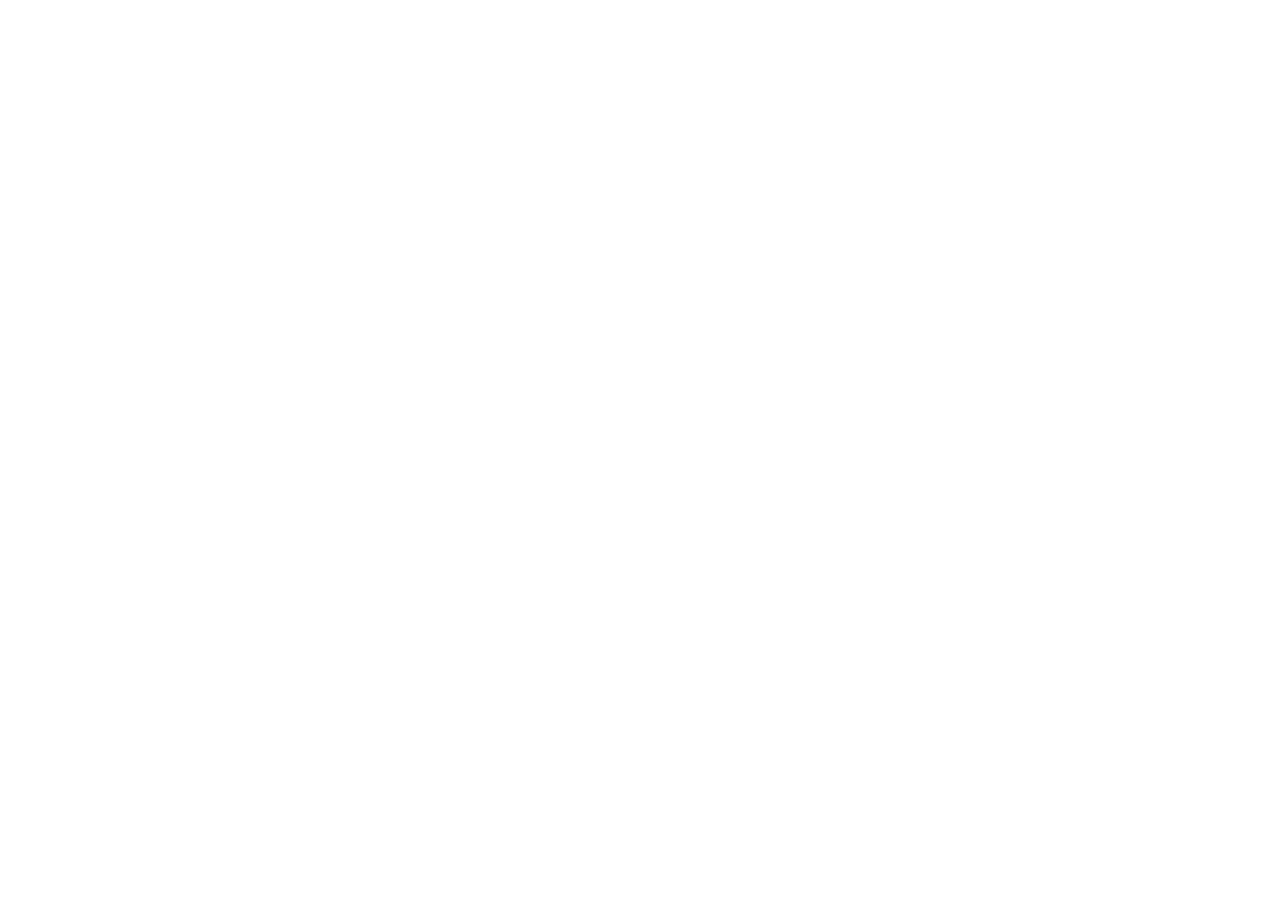
==== index.html @ ffe86f3c "初始化文件" ====
<!DOCTYPE html>
<html lang="en">

<head>
    <meta charset="UTF-8">
    <meta name="viewport" content="width=device-width, initial-scale=1.0">
    <title>Document</title>
</head>

<body>

</body>

</html>
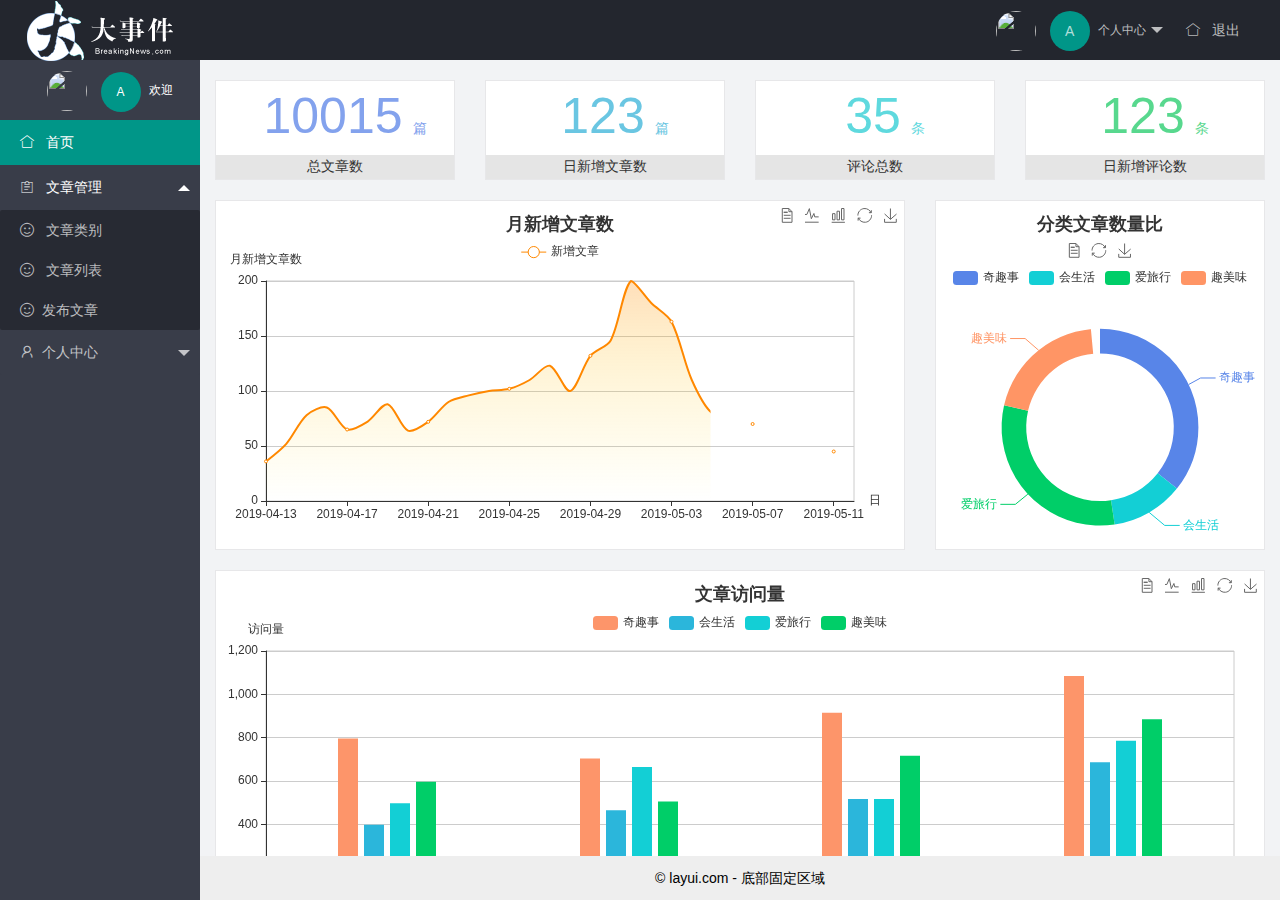
==== commit 1e07ddaf: "完成了首页的基本功能" ====
--- a/index.html
+++ b/index.html
@@ -5,10 +5,118 @@
     <meta charset="UTF-8">
     <meta name="viewport" content="width=device-width, initial-scale=1.0">
     <title>Document</title>
+    <!-- 引入layui文件 -->
+    <link rel="stylesheet" href="/assets/lib/layui/css/layui.css">
+
+    <!-- 引入自己的样式表 -->
+    <link rel="stylesheet" href="/assets/css/index.css">
 </head>
 
-<body>
+<body class="layui-layout-body">
+    <div class="layui-layout layui-layout-admin">
+        <div class="layui-header">
+            <div class="layui-logo">
+                <img src="/assets/images/logo.png" alt="">
+            </div>
+            <!-- 头部区域（可配合layui已有的水平导航） -->
+            <ul class="layui-nav layui-layout-right">
+                <li class="layui-nav-item">
+                    <a href="javascript:;" class="userinfo">
+                        <img src="https://ss3.bdstatic.com/70cFv8Sh_Q1YnxGkpoWK1HF6hhy/it/u=1616927866,2567945831&fm=26&gp=0.jpg" class="layui-nav-img">
+                        <span class="text-avatar">A</span> 个人中心
+                    </a>
+                    <dl class="layui-nav-child">
+                        <dd><a href="">基本资料</a></dd>
+                        <dd><a href="">更换头像</a></dd>
+                        <dd><a href="">重置密码</a></dd>
+                    </dl>
+                </li>
+                <li class="layui-nav-item">
+                    <a href="javascript:;" class="btnout">
+                        <i class="layui-icon layui-icon-home"></i> 退出
+                    </a>
+                </li>
+            </ul>
+        </div>
+        <!-- 左侧区域 -->
+        <div class="layui-side layui-bg-black">
+            <div class="layui-side-scroll">
+                <!-- 放入图片 -->
+                <div class="userinfo">
+                    <img src="https://ss3.bdstatic.com/70cFv8Sh_Q1YnxGkpoWK1HF6hhy/it/u=1616927866,2567945831&fm=26&gp=0.jpg" class="layui-nav-img">
+                    <span class="text-avatar">A</span>
+                    <span id="welcome">欢迎</span>
+                </div>
 
+                <!-- 左侧导航区域（可配合layui已有的垂直导航） -->
+                <ul class="layui-nav layui-nav-tree" lay-filter="test" lay-shrink="all">
+                    <li class="layui-nav-item layui-this">
+                        <a href="/home/dashboard.html" target="fm">
+                            <i class="layui-icon layui-icon-home"></i> 首页</a>
+                    </li>
+                    <li class="layui-nav-item layui-nav-itemed">
+                        <a class="" href="javascript:;">
+                            <i class="layui-icon layui-icon-form"></i> 文章管理
+                        </a>
+                        <dl class="layui-nav-child">
+                            <dd>
+                                <a href="javascript:;">
+                                    <i class="layui-icon layui-icon-face-smile-b"></i> 文章类别
+                                </a>
+                            </dd>
+                            <dd>
+                                <a href="javascript:;">
+                                    <i class="layui-icon layui-icon-face-smile-b"></i> 文章列表
+                                </a>
+                            </dd>
+                            <dd>
+                                <a href="javascript:;">
+                                    <i class="layui-icon layui-icon-face-smile-b"></i>发布文章</a>
+                            </dd>
+                        </dl>
+                    </li>
+                    <li class="layui-nav-item">
+                        <a href="javascript:;">
+                            <i class="layui-icon layui-icon-username"></i>个人中心</a>
+                        <dl class="layui-nav-child">
+                            <dd>
+                                <a href="javascript:;">
+                                    <i class="layui-icon layui-icon-app"></i>基本资料</a>
+                            </dd>
+                            <dd>
+                                <a href="javascript:;">
+                                    <i class="layui-icon layui-icon-app"></i>更换头像</a>
+                            </dd>
+                            <dd>
+                                <a href="">
+                                    <i class="layui-icon layui-icon-app"></i>重置密码</a>
+                            </dd>
+                        </dl>
+                    </li>
+                </ul>
+            </div>
+        </div>
+        <!-- 内容主体区域 -->
+        <div class="layui-body">
+            <iframe src="/home/dashboard.html" frameborder="0" name="fm"></iframe>
+        </div>
+
+        <div class="layui-footer">
+            <!-- 底部固定区域 -->
+            © layui.com - 底部固定区域
+        </div>
+    </div>
+
+
+    <!-- 引入layui文件 -->
+    <script src="/assets/lib/layui/layui.all.js"></script>
+    <!-- jq -->
+    <script src="/assets/lib/jquery.js"></script>
+    <!-- 导入自己封装的baseapi -->
+    <script src="/assets/js/baseAPI.js"></script>
+    <!--引入自己的js文件-->
+    <script src="/assets/js/index.js"></script>
 </body>
 
+
 </html>--- a/assets/lib/layui/css/layui.css
+++ b/assets/lib/layui/css/layui.css
@@ -0,0 +1,2 @@
+/** layui-v2.5.5 MIT License By https://www.layui.com */
+ .layui-inline,img{display:inline-block;vertical-align:middle}h1,h2,h3,h4,h5,h6{font-weight:400}.layui-edge,.layui-header,.layui-inline,.layui-main{position:relative}.layui-body,.layui-edge,.layui-elip{overflow:hidden}.layui-btn,.layui-edge,.layui-inline,img{vertical-align:middle}.layui-btn,.layui-disabled,.layui-icon,.layui-unselect{-moz-user-select:none;-webkit-user-select:none;-ms-user-select:none}.layui-elip,.layui-form-checkbox span,.layui-form-pane .layui-form-label{text-overflow:ellipsis;white-space:nowrap}.layui-breadcrumb,.layui-tree-btnGroup{visibility:hidden}blockquote,body,button,dd,div,dl,dt,form,h1,h2,h3,h4,h5,h6,input,li,ol,p,pre,td,textarea,th,ul{margin:0;padding:0;-webkit-tap-highlight-color:rgba(0,0,0,0)}a:active,a:hover{outline:0}img{border:none}li{list-style:none}table{border-collapse:collapse;border-spacing:0}h4,h5,h6{font-size:100%}button,input,optgroup,option,select,textarea{font-family:inherit;font-size:inherit;font-style:inherit;font-weight:inherit;outline:0}pre{white-space:pre-wrap;white-space:-moz-pre-wrap;white-space:-pre-wrap;white-space:-o-pre-wrap;word-wrap:break-word}body{line-height:24px;font:14px Helvetica Neue,Helvetica,PingFang SC,Tahoma,Arial,sans-serif}hr{height:1px;margin:10px 0;border:0;clear:both}a{color:#333;text-decoration:none}a:hover{color:#777}a cite{font-style:normal;*cursor:pointer}.layui-border-box,.layui-border-box *{box-sizing:border-box}.layui-box,.layui-box *{box-sizing:content-box}.layui-clear{clear:both;*zoom:1}.layui-clear:after{content:'\20';clear:both;*zoom:1;display:block;height:0}.layui-inline{*display:inline;*zoom:1}.layui-edge{display:inline-block;width:0;height:0;border-width:6px;border-style:dashed;border-color:transparent}.layui-edge-top{top:-4px;border-bottom-color:#999;border-bottom-style:solid}.layui-edge-right{border-left-color:#999;border-left-style:solid}.layui-edge-bottom{top:2px;border-top-color:#999;border-top-style:solid}.layui-edge-left{border-right-color:#999;border-right-style:solid}.layui-disabled,.layui-disabled:hover{color:#d2d2d2!important;cursor:not-allowed!important}.layui-circle{border-radius:100%}.layui-show{display:block!important}.layui-hide{display:none!important}@font-face{font-family:layui-icon;src:url(../font/iconfont.eot?v=250);src:url(../font/iconfont.eot?v=250#iefix) format('embedded-opentype'),url(../font/iconfont.woff2?v=250) format('woff2'),url(../font/iconfont.woff?v=250) format('woff'),url(../font/iconfont.ttf?v=250) format('truetype'),url(../font/iconfont.svg?v=250#layui-icon) format('svg')}.layui-icon{font-family:layui-icon!important;font-size:16px;font-style:normal;-webkit-font-smoothing:antialiased;-moz-osx-font-smoothing:grayscale}.layui-icon-reply-fill:before{content:"\e611"}.layui-icon-set-fill:before{content:"\e614"}.layui-icon-menu-fill:before{content:"\e60f"}.layui-icon-search:before{content:"\e615"}.layui-icon-share:before{content:"\e641"}.layui-icon-set-sm:before{content:"\e620"}.layui-icon-engine:before{content:"\e628"}.layui-icon-close:before{content:"\1006"}.layui-icon-close-fill:before{content:"\1007"}.layui-icon-chart-screen:before{content:"\e629"}.layui-icon-star:before{content:"\e600"}.layui-icon-circle-dot:before{content:"\e617"}.layui-icon-chat:before{content:"\e606"}.layui-icon-release:before{content:"\e609"}.layui-icon-list:before{content:"\e60a"}.layui-icon-chart:before{content:"\e62c"}.layui-icon-ok-circle:before{content:"\1005"}.layui-icon-layim-theme:before{content:"\e61b"}.layui-icon-table:before{content:"\e62d"}.layui-icon-right:before{content:"\e602"}.layui-icon-left:before{content:"\e603"}.layui-icon-cart-simple:before{content:"\e698"}.layui-icon-face-cry:before{content:"\e69c"}.layui-icon-face-smile:before{content:"\e6af"}.layui-icon-survey:before{content:"\e6b2"}.layui-icon-tree:before{content:"\e62e"}.layui-icon-upload-circle:before{content:"\e62f"}.layui-icon-add-circle:before{content:"\e61f"}.layui-icon-download-circle:before{content:"\e601"}.layui-icon-templeate-1:before{content:"\e630"}.layui-icon-util:before{content:"\e631"}.layui-icon-face-surprised:before{content:"\e664"}.layui-icon-edit:before{content:"\e642"}.layui-icon-speaker:before{content:"\e645"}.layui-icon-down:before{content:"\e61a"}.layui-icon-file:before{content:"\e621"}.layui-icon-layouts:before{content:"\e632"}.layui-icon-rate-half:before{content:"\e6c9"}.layui-icon-add-circle-fine:before{content:"\e608"}.layui-icon-prev-circle:before{content:"\e633"}.layui-icon-read:before{content:"\e705"}.layui-icon-404:before{content:"\e61c"}.layui-icon-carousel:before{content:"\e634"}.layui-icon-help:before{content:"\e607"}.layui-icon-code-circle:before{content:"\e635"}.layui-icon-water:before{content:"\e636"}.layui-icon-username:before{content:"\e66f"}.layui-icon-find-fill:before{content:"\e670"}.layui-icon-about:before{content:"\e60b"}.layui-icon-location:before{content:"\e715"}.layui-icon-up:before{content:"\e619"}.layui-icon-pause:before{content:"\e651"}.layui-icon-date:before{content:"\e637"}.layui-icon-layim-uploadfile:before{content:"\e61d"}.layui-icon-delete:before{content:"\e640"}.layui-icon-play:before{content:"\e652"}.layui-icon-top:before{content:"\e604"}.layui-icon-friends:before{content:"\e612"}.layui-icon-refresh-3:before{content:"\e9aa"}.layui-icon-ok:before{content:"\e605"}.layui-icon-layer:before{content:"\e638"}.layui-icon-face-smile-fine:before{content:"\e60c"}.layui-icon-dollar:before{content:"\e659"}.layui-icon-group:before{content:"\e613"}.layui-icon-layim-download:before{content:"\e61e"}.layui-icon-picture-fine:before{content:"\e60d"}.layui-icon-link:before{content:"\e64c"}.layui-icon-diamond:before{content:"\e735"}.layui-icon-log:before{content:"\e60e"}.layui-icon-rate-solid:before{content:"\e67a"}.layui-icon-fonts-del:before{content:"\e64f"}.layui-icon-unlink:before{content:"\e64d"}.layui-icon-fonts-clear:before{content:"\e639"}.layui-icon-triangle-r:before{content:"\e623"}.layui-icon-circle:before{content:"\e63f"}.layui-icon-radio:before{content:"\e643"}.layui-icon-align-center:before{content:"\e647"}.layui-icon-align-right:before{content:"\e648"}.layui-icon-align-left:before{content:"\e649"}.layui-icon-loading-1:before{content:"\e63e"}.layui-icon-return:before{content:"\e65c"}.layui-icon-fonts-strong:before{content:"\e62b"}.layui-icon-upload:before{content:"\e67c"}.layui-icon-dialogue:before{content:"\e63a"}.layui-icon-video:before{content:"\e6ed"}.layui-icon-headset:before{content:"\e6fc"}.layui-icon-cellphone-fine:before{content:"\e63b"}.layui-icon-add-1:before{content:"\e654"}.layui-icon-face-smile-b:before{content:"\e650"}.layui-icon-fonts-html:before{content:"\e64b"}.layui-icon-form:before{content:"\e63c"}.layui-icon-cart:before{content:"\e657"}.layui-icon-camera-fill:before{content:"\e65d"}.layui-icon-tabs:before{content:"\e62a"}.layui-icon-fonts-code:before{content:"\e64e"}.layui-icon-fire:before{content:"\e756"}.layui-icon-set:before{content:"\e716"}.layui-icon-fonts-u:before{content:"\e646"}.layui-icon-triangle-d:before{content:"\e625"}.layui-icon-tips:before{content:"\e702"}.layui-icon-picture:before{content:"\e64a"}.layui-icon-more-vertical:before{content:"\e671"}.layui-icon-flag:before{content:"\e66c"}.layui-icon-loading:before{content:"\e63d"}.layui-icon-fonts-i:before{content:"\e644"}.layui-icon-refresh-1:before{content:"\e666"}.layui-icon-rmb:before{content:"\e65e"}.layui-icon-home:before{content:"\e68e"}.layui-icon-user:before{content:"\e770"}.layui-icon-notice:before{content:"\e667"}.layui-icon-login-weibo:before{content:"\e675"}.layui-icon-voice:before{content:"\e688"}.layui-icon-upload-drag:before{content:"\e681"}.layui-icon-login-qq:before{content:"\e676"}.layui-icon-snowflake:before{content:"\e6b1"}.layui-icon-file-b:before{content:"\e655"}.layui-icon-template:before{content:"\e663"}.layui-icon-auz:before{content:"\e672"}.layui-icon-console:before{content:"\e665"}.layui-icon-app:before{content:"\e653"}.layui-icon-prev:before{content:"\e65a"}.layui-icon-website:before{content:"\e7ae"}.layui-icon-next:before{content:"\e65b"}.layui-icon-component:before{content:"\e857"}.layui-icon-more:before{content:"\e65f"}.layui-icon-login-wechat:before{content:"\e677"}.layui-icon-shrink-right:before{content:"\e668"}.layui-icon-spread-left:before{content:"\e66b"}.layui-icon-camera:before{content:"\e660"}.layui-icon-note:before{content:"\e66e"}.layui-icon-refresh:before{content:"\e669"}.layui-icon-female:before{content:"\e661"}.layui-icon-male:before{content:"\e662"}.layui-icon-password:before{content:"\e673"}.layui-icon-senior:before{content:"\e674"}.layui-icon-theme:before{content:"\e66a"}.layui-icon-tread:before{content:"\e6c5"}.layui-icon-praise:before{content:"\e6c6"}.layui-icon-star-fill:before{content:"\e658"}.layui-icon-rate:before{content:"\e67b"}.layui-icon-template-1:before{content:"\e656"}.layui-icon-vercode:before{content:"\e679"}.layui-icon-cellphone:before{content:"\e678"}.layui-icon-screen-full:before{content:"\e622"}.layui-icon-screen-restore:before{content:"\e758"}.layui-icon-cols:before{content:"\e610"}.layui-icon-export:before{content:"\e67d"}.layui-icon-print:before{content:"\e66d"}.layui-icon-slider:before{content:"\e714"}.layui-icon-addition:before{content:"\e624"}.layui-icon-subtraction:before{content:"\e67e"}.layui-icon-service:before{content:"\e626"}.layui-icon-transfer:before{content:"\e691"}.layui-main{width:1140px;margin:0 auto}.layui-header{z-index:1000;height:60px}.layui-header a:hover{transition:all .5s;-webkit-transition:all .5s}.layui-side{position:fixed;left:0;top:0;bottom:0;z-index:999;width:200px;overflow-x:hidden}.layui-side-scroll{position:relative;width:220px;height:100%;overflow-x:hidden}.layui-body{position:absolute;left:200px;right:0;top:0;bottom:0;z-index:998;width:auto;overflow-y:auto;box-sizing:border-box}.layui-layout-body{overflow:hidden}.layui-layout-admin .layui-header{background-color:#23262E}.layui-layout-admin .layui-side{top:60px;width:200px;overflow-x:hidden}.layui-layout-admin .layui-body{position:fixed;top:60px;bottom:44px}.layui-layout-admin .layui-main{width:auto;margin:0 15px}.layui-layout-admin .layui-footer{position:fixed;left:200px;right:0;bottom:0;height:44px;line-height:44px;padding:0 15px;background-color:#eee}.layui-layout-admin .layui-logo{position:absolute;left:0;top:0;width:200px;height:100%;line-height:60px;text-align:center;color:#009688;font-size:16px}.layui-layout-admin .layui-header .layui-nav{background:0 0}.layui-layout-left{position:absolute!important;left:200px;top:0}.layui-layout-right{position:absolute!important;right:0;top:0}.layui-container{position:relative;margin:0 auto;padding:0 15px;box-sizing:border-box}.layui-fluid{position:relative;margin:0 auto;padding:0 15px}.layui-row:after,.layui-row:before{content:'';display:block;clear:both}.layui-col-lg1,.layui-col-lg10,.layui-col-lg11,.layui-col-lg12,.layui-col-lg2,.layui-col-lg3,.layui-col-lg4,.layui-col-lg5,.layui-col-lg6,.layui-col-lg7,.layui-col-lg8,.layui-col-lg9,.layui-col-md1,.layui-col-md10,.layui-col-md11,.layui-col-md12,.layui-col-md2,.layui-col-md3,.layui-col-md4,.layui-col-md5,.layui-col-md6,.layui-col-md7,.layui-col-md8,.layui-col-md9,.layui-col-sm1,.layui-col-sm10,.layui-col-sm11,.layui-col-sm12,.layui-col-sm2,.layui-col-sm3,.layui-col-sm4,.layui-col-sm5,.layui-col-sm6,.layui-col-sm7,.layui-col-sm8,.layui-col-sm9,.layui-col-xs1,.layui-col-xs10,.layui-col-xs11,.layui-col-xs12,.layui-col-xs2,.layui-col-xs3,.layui-col-xs4,.layui-col-xs5,.layui-col-xs6,.layui-col-xs7,.layui-col-xs8,.layui-col-xs9{position:relative;display:block;box-sizing:border-box}.layui-col-xs1,.layui-col-xs10,.layui-col-xs11,.layui-col-xs12,.layui-col-xs2,.layui-col-xs3,.layui-col-xs4,.layui-col-xs5,.layui-col-xs6,.layui-col-xs7,.layui-col-xs8,.layui-col-xs9{float:left}.layui-col-xs1{width:8.33333333%}.layui-col-xs2{width:16.66666667%}.layui-col-xs3{width:25%}.layui-col-xs4{width:33.33333333%}.layui-col-xs5{width:41.66666667%}.layui-col-xs6{width:50%}.layui-col-xs7{width:58.33333333%}.layui-col-xs8{width:66.66666667%}.layui-col-xs9{width:75%}.layui-col-xs10{width:83.33333333%}.layui-col-xs11{width:91.66666667%}.layui-col-xs12{width:100%}.layui-col-xs-offset1{margin-left:8.33333333%}.layui-col-xs-offset2{margin-left:16.66666667%}.layui-col-xs-offset3{margin-left:25%}.layui-col-xs-offset4{margin-left:33.33333333%}.layui-col-xs-offset5{margin-left:41.66666667%}.layui-col-xs-offset6{margin-left:50%}.layui-col-xs-offset7{margin-left:58.33333333%}.layui-col-xs-offset8{margin-left:66.66666667%}.layui-col-xs-offset9{margin-left:75%}.layui-col-xs-offset10{margin-left:83.33333333%}.layui-col-xs-offset11{margin-left:91.66666667%}.layui-col-xs-offset12{margin-left:100%}@media screen and (max-width:768px){.layui-hide-xs{display:none!important}.layui-show-xs-block{display:block!important}.layui-show-xs-inline{display:inline!important}.layui-show-xs-inline-block{display:inline-block!important}}@media screen and (min-width:768px){.layui-container{width:750px}.layui-hide-sm{display:none!important}.layui-show-sm-block{display:block!important}.layui-show-sm-inline{display:inline!important}.layui-show-sm-inline-block{display:inline-block!important}.layui-col-sm1,.layui-col-sm10,.layui-col-sm11,.layui-col-sm12,.layui-col-sm2,.layui-col-sm3,.layui-col-sm4,.layui-col-sm5,.layui-col-sm6,.layui-col-sm7,.layui-col-sm8,.layui-col-sm9{float:left}.layui-col-sm1{width:8.33333333%}.layui-col-sm2{width:16.66666667%}.layui-col-sm3{width:25%}.layui-col-sm4{width:33.33333333%}.layui-col-sm5{width:41.66666667%}.layui-col-sm6{width:50%}.layui-col-sm7{width:58.33333333%}.layui-col-sm8{width:66.66666667%}.layui-col-sm9{width:75%}.layui-col-sm10{width:83.33333333%}.layui-col-sm11{width:91.66666667%}.layui-col-sm12{width:100%}.layui-col-sm-offset1{margin-left:8.33333333%}.layui-col-sm-offset2{margin-left:16.66666667%}.layui-col-sm-offset3{margin-left:25%}.layui-col-sm-offset4{margin-left:33.33333333%}.layui-col-sm-offset5{margin-left:41.66666667%}.layui-col-sm-offset6{margin-left:50%}.layui-col-sm-offset7{margin-left:58.33333333%}.layui-col-sm-offset8{margin-left:66.66666667%}.layui-col-sm-offset9{margin-left:75%}.layui-col-sm-offset10{margin-left:83.33333333%}.layui-col-sm-offset11{margin-left:91.66666667%}.layui-col-sm-offset12{margin-left:100%}}@media screen and (min-width:992px){.layui-container{width:970px}.layui-hide-md{display:none!important}.layui-show-md-block{display:block!important}.layui-show-md-inline{display:inline!important}.layui-show-md-inline-block{display:inline-block!important}.layui-col-md1,.layui-col-md10,.layui-col-md11,.layui-col-md12,.layui-col-md2,.layui-col-md3,.layui-col-md4,.layui-col-md5,.layui-col-md6,.layui-col-md7,.layui-col-md8,.layui-col-md9{float:left}.layui-col-md1{width:8.33333333%}.layui-col-md2{width:16.66666667%}.layui-col-md3{width:25%}.layui-col-md4{width:33.33333333%}.layui-col-md5{width:41.66666667%}.layui-col-md6{width:50%}.layui-col-md7{width:58.33333333%}.layui-col-md8{width:66.66666667%}.layui-col-md9{width:75%}.layui-col-md10{width:83.33333333%}.layui-col-md11{width:91.66666667%}.layui-col-md12{width:100%}.layui-col-md-offset1{margin-left:8.33333333%}.layui-col-md-offset2{margin-left:16.66666667%}.layui-col-md-offset3{margin-left:25%}.layui-col-md-offset4{margin-left:33.33333333%}.layui-col-md-offset5{margin-left:41.66666667%}.layui-col-md-offset6{margin-left:50%}.layui-col-md-offset7{margin-left:58.33333333%}.layui-col-md-offset8{margin-left:66.66666667%}.layui-col-md-offset9{margin-left:75%}.layui-col-md-offset10{margin-left:83.33333333%}.layui-col-md-offset11{margin-left:91.66666667%}.layui-col-md-offset12{margin-left:100%}}@media screen and (min-width:1200px){.layui-container{width:1170px}.layui-hide-lg{display:none!important}.layui-show-lg-block{display:block!important}.layui-show-lg-inline{display:inline!important}.layui-show-lg-inline-block{display:inline-block!important}.layui-col-lg1,.layui-col-lg10,.layui-col-lg11,.layui-col-lg12,.layui-col-lg2,.layui-col-lg3,.layui-col-lg4,.layui-col-lg5,.layui-col-lg6,.layui-col-lg7,.layui-col-lg8,.layui-col-lg9{float:left}.layui-col-lg1{width:8.33333333%}.layui-col-lg2{width:16.66666667%}.layui-col-lg3{width:25%}.layui-col-lg4{width:33.33333333%}.layui-col-lg5{width:41.66666667%}.layui-col-lg6{width:50%}.layui-col-lg7{width:58.33333333%}.layui-col-lg8{width:66.66666667%}.layui-col-lg9{width:75%}.layui-col-lg10{width:83.33333333%}.layui-col-lg11{width:91.66666667%}.layui-col-lg12{width:100%}.layui-col-lg-offset1{margin-left:8.33333333%}.layui-col-lg-offset2{margin-left:16.66666667%}.layui-col-lg-offset3{margin-left:25%}.layui-col-lg-offset4{margin-left:33.33333333%}.layui-col-lg-offset5{margin-left:41.66666667%}.layui-col-lg-offset6{margin-left:50%}.layui-col-lg-offset7{margin-left:58.33333333%}.layui-col-lg-offset8{margin-left:66.66666667%}.layui-col-lg-offset9{margin-left:75%}.layui-col-lg-offset10{margin-left:83.33333333%}.layui-col-lg-offset11{margin-left:91.66666667%}.layui-col-lg-offset12{margin-left:100%}}.layui-col-space1{margin:-.5px}.layui-col-space1>*{padding:.5px}.layui-col-space3{margin:-1.5px}.layui-col-space3>*{padding:1.5px}.layui-col-space5{margin:-2.5px}.layui-col-space5>*{padding:2.5px}.layui-col-space8{margin:-3.5px}.layui-col-space8>*{padding:3.5px}.layui-col-space10{margin:-5px}.layui-col-space10>*{padding:5px}.layui-col-space12{margin:-6px}.layui-col-space12>*{padding:6px}.layui-col-space15{margin:-7.5px}.layui-col-space15>*{padding:7.5px}.layui-col-space18{margin:-9px}.layui-col-space18>*{padding:9px}.layui-col-space20{margin:-10px}.layui-col-space20>*{padding:10px}.layui-col-space22{margin:-11px}.layui-col-space22>*{padding:11px}.layui-col-space25{margin:-12.5px}.layui-col-space25>*{padding:12.5px}.layui-col-space30{margin:-15px}.layui-col-space30>*{padding:15px}.layui-btn,.layui-input,.layui-select,.layui-textarea,.layui-upload-button{outline:0;-webkit-appearance:none;transition:all .3s;-webkit-transition:all .3s;box-sizing:border-box}.layui-elem-quote{margin-bottom:10px;padding:15px;line-height:22px;border-left:5px solid #009688;border-radius:0 2px 2px 0;background-color:#f2f2f2}.layui-quote-nm{border-style:solid;border-width:1px 1px 1px 5px;background:0 0}.layui-elem-field{margin-bottom:10px;padding:0;border-width:1px;border-style:solid}.layui-elem-field legend{margin-left:20px;padding:0 10px;font-size:20px;font-weight:300}.layui-field-title{margin:10px 0 20px;border-width:1px 0 0}.layui-field-box{padding:10px 15px}.layui-field-title .layui-field-box{padding:10px 0}.layui-progress{position:relative;height:6px;border-radius:20px;background-color:#e2e2e2}.layui-progress-bar{position:absolute;left:0;top:0;width:0;max-width:100%;height:6px;border-radius:20px;text-align:right;background-color:#5FB878;transition:all .3s;-webkit-transition:all .3s}.layui-progress-big,.layui-progress-big .layui-progress-bar{height:18px;line-height:18px}.layui-progress-text{position:relative;top:-20px;line-height:18px;font-size:12px;color:#666}.layui-progress-big .layui-progress-text{position:static;padding:0 10px;color:#fff}.layui-collapse{border-width:1px;border-style:solid;border-radius:2px}.layui-colla-content,.layui-colla-item{border-top-width:1px;border-top-style:solid}.layui-colla-item:first-child{border-top:none}.layui-colla-title{position:relative;height:42px;line-height:42px;padding:0 15px 0 35px;color:#333;background-color:#f2f2f2;cursor:pointer;font-size:14px;overflow:hidden}.layui-colla-content{display:none;padding:10px 15px;line-height:22px;color:#666}.layui-colla-icon{position:absolute;left:15px;top:0;font-size:14px}.layui-card{margin-bottom:15px;border-radius:2px;background-color:#fff;box-shadow:0 1px 2px 0 rgba(0,0,0,.05)}.layui-card:last-child{margin-bottom:0}.layui-card-header{position:relative;height:42px;line-height:42px;padding:0 15px;border-bottom:1px solid #f6f6f6;color:#333;border-radius:2px 2px 0 0;font-size:14px}.layui-bg-black,.layui-bg-blue,.layui-bg-cyan,.layui-bg-green,.layui-bg-orange,.layui-bg-red{color:#fff!important}.layui-card-body{position:relative;padding:10px 15px;line-height:24px}.layui-card-body[pad15]{padding:15px}.layui-card-body[pad20]{padding:20px}.layui-card-body .layui-table{margin:5px 0}.layui-card .layui-tab{margin:0}.layui-panel-window{position:relative;padding:15px;border-radius:0;border-top:5px solid #E6E6E6;background-color:#fff}.layui-auxiliar-moving{position:fixed;left:0;right:0;top:0;bottom:0;width:100%;height:100%;background:0 0;z-index:9999999999}.layui-form-label,.layui-form-mid,.layui-form-select,.layui-input-block,.layui-input-inline,.layui-textarea{position:relative}.layui-bg-red{background-color:#FF5722!important}.layui-bg-orange{background-color:#FFB800!important}.layui-bg-green{background-color:#009688!important}.layui-bg-cyan{background-color:#2F4056!important}.layui-bg-blue{background-color:#1E9FFF!important}.layui-bg-black{background-color:#393D49!important}.layui-bg-gray{background-color:#eee!important;color:#666!important}.layui-badge-rim,.layui-colla-content,.layui-colla-item,.layui-collapse,.layui-elem-field,.layui-form-pane .layui-form-item[pane],.layui-form-pane .layui-form-label,.layui-input,.layui-layedit,.layui-layedit-tool,.layui-quote-nm,.layui-select,.layui-tab-bar,.layui-tab-card,.layui-tab-title,.layui-tab-title .layui-this:after,.layui-textarea{border-color:#e6e6e6}.layui-timeline-item:before,hr{background-color:#e6e6e6}.layui-text{line-height:22px;font-size:14px;color:#666}.layui-text h1,.layui-text h2,.layui-text h3{font-weight:500;color:#333}.layui-text h1{font-size:30px}.layui-text h2{font-size:24px}.layui-text h3{font-size:18px}.layui-text a:not(.layui-btn){color:#01AAED}.layui-text a:not(.layui-btn):hover{text-decoration:underline}.layui-text ul{padding:5px 0 5px 15px}.layui-text ul li{margin-top:5px;list-style-type:disc}.layui-text em,.layui-word-aux{color:#999!important;padding:0 5px!important}.layui-btn{display:inline-block;height:38px;line-height:38px;padding:0 18px;background-color:#009688;color:#fff;white-space:nowrap;text-align:center;font-size:14px;border:none;border-radius:2px;cursor:pointer}.layui-btn:hover{opacity:.8;filter:alpha(opacity=80);color:#fff}.layui-btn:active{opacity:1;filter:alpha(opacity=100)}.layui-btn+.layui-btn{margin-left:10px}.layui-btn-container{font-size:0}.layui-btn-container .layui-btn{margin-right:10px;margin-bottom:10px}.layui-btn-container .layui-btn+.layui-btn{margin-left:0}.layui-table .layui-btn-container .layui-btn{margin-bottom:9px}.layui-btn-radius{border-radius:100px}.layui-btn .layui-icon{margin-right:3px;font-size:18px;vertical-align:bottom;vertical-align:middle\9}.layui-btn-primary{border:1px solid #C9C9C9;background-color:#fff;color:#555}.layui-btn-primary:hover{border-color:#009688;color:#333}.layui-btn-normal{background-color:#1E9FFF}.layui-btn-warm{background-color:#FFB800}.layui-btn-danger{background-color:#FF5722}.layui-btn-checked{background-color:#5FB878}.layui-btn-disabled,.layui-btn-disabled:active,.layui-btn-disabled:hover{border:1px solid #e6e6e6;background-color:#FBFBFB;color:#C9C9C9;cursor:not-allowed;opacity:1}.layui-btn-lg{height:44px;line-height:44px;padding:0 25px;font-size:16px}.layui-btn-sm{height:30px;line-height:30px;padding:0 10px;font-size:12px}.layui-btn-sm i{font-size:16px!important}.layui-btn-xs{height:22px;line-height:22px;padding:0 5px;font-size:12px}.layui-btn-xs i{font-size:14px!important}.layui-btn-group{display:inline-block;vertical-align:middle;font-size:0}.layui-btn-group .layui-btn{margin-left:0!important;margin-right:0!important;border-left:1px solid rgba(255,255,255,.5);border-radius:0}.layui-btn-group .layui-btn-primary{border-left:none}.layui-btn-group .layui-btn-primary:hover{border-color:#C9C9C9;color:#009688}.layui-btn-group .layui-btn:first-child{border-left:none;border-radius:2px 0 0 2px}.layui-btn-group .layui-btn-primary:first-child{border-left:1px solid #c9c9c9}.layui-btn-group .layui-btn:last-child{border-radius:0 2px 2px 0}.layui-btn-group .layui-btn+.layui-btn{margin-left:0}.layui-btn-group+.layui-btn-group{margin-left:10px}.layui-btn-fluid{width:100%}.layui-input,.layui-select,.layui-textarea{height:38px;line-height:1.3;line-height:38px\9;border-width:1px;border-style:solid;background-color:#fff;border-radius:2px}.layui-input::-webkit-input-placeholder,.layui-select::-webkit-input-placeholder,.layui-textarea::-webkit-input-placeholder{line-height:1.3}.layui-input,.layui-textarea{display:block;width:100%;padding-left:10px}.layui-input:hover,.layui-textarea:hover{border-color:#D2D2D2!important}.layui-input:focus,.layui-textarea:focus{border-color:#C9C9C9!important}.layui-textarea{min-height:100px;height:auto;line-height:20px;padding:6px 10px;resize:vertical}.layui-select{padding:0 10px}.layui-form input[type=checkbox],.layui-form input[type=radio],.layui-form select{display:none}.layui-form [lay-ignore]{display:initial}.layui-form-item{margin-bottom:15px;clear:both;*zoom:1}.layui-form-item:after{content:'\20';clear:both;*zoom:1;display:block;height:0}.layui-form-label{float:left;display:block;padding:9px 15px;width:80px;font-weight:400;line-height:20px;text-align:right}.layui-form-label-col{display:block;float:none;padding:9px 0;line-height:20px;text-align:left}.layui-form-item .layui-inline{margin-bottom:5px;margin-right:10px}.layui-input-block{margin-left:110px;min-height:36px}.layui-input-inline{display:inline-block;vertical-align:middle}.layui-form-item .layui-input-inline{float:left;width:190px;margin-right:10px}.layui-form-text .layui-input-inline{width:auto}.layui-form-mid{float:left;display:block;padding:9px 0!important;line-height:20px;margin-right:10px}.layui-form-danger+.layui-form-select .layui-input,.layui-form-danger:focus{border-color:#FF5722!important}.layui-form-select .layui-input{padding-right:30px;cursor:pointer}.layui-form-select .layui-edge{position:absolute;right:10px;top:50%;margin-top:-3px;cursor:pointer;border-width:6px;border-top-color:#c2c2c2;border-top-style:solid;transition:all .3s;-webkit-transition:all .3s}.layui-form-select dl{display:none;position:absolute;left:0;top:42px;padding:5px 0;z-index:899;min-width:100%;border:1px solid #d2d2d2;max-height:300px;overflow-y:auto;background-color:#fff;border-radius:2px;box-shadow:0 2px 4px rgba(0,0,0,.12);box-sizing:border-box}.layui-form-select dl dd,.layui-form-select dl dt{padding:0 10px;line-height:36px;white-space:nowrap;overflow:hidden;text-overflow:ellipsis}.layui-form-select dl dt{font-size:12px;color:#999}.layui-form-select dl dd{cursor:pointer}.layui-form-select dl dd:hover{background-color:#f2f2f2;-webkit-transition:.5s all;transition:.5s all}.layui-form-select .layui-select-group dd{padding-left:20px}.layui-form-select dl dd.layui-select-tips{padding-left:10px!important;color:#999}.layui-form-select dl dd.layui-this{background-color:#5FB878;color:#fff}.layui-form-checkbox,.layui-form-select dl dd.layui-disabled{background-color:#fff}.layui-form-selected dl{display:block}.layui-form-checkbox,.layui-form-checkbox *,.layui-form-switch{display:inline-block;vertical-align:middle}.layui-form-selected .layui-edge{margin-top:-9px;-webkit-transform:rotate(180deg);transform:rotate(180deg);margin-top:-3px\9}:root .layui-form-selected .layui-edge{margin-top:-9px\0/IE9}.layui-form-selectup dl{top:auto;bottom:42px}.layui-select-none{margin:5px 0;text-align:center;color:#999}.layui-select-disabled .layui-disabled{border-color:#eee!important}.layui-select-disabled .layui-edge{border-top-color:#d2d2d2}.layui-form-checkbox{position:relative;height:30px;line-height:30px;margin-right:10px;padding-right:30px;cursor:pointer;font-size:0;-webkit-transition:.1s linear;transition:.1s linear;box-sizing:border-box}.layui-form-checkbox span{padding:0 10px;height:100%;font-size:14px;border-radius:2px 0 0 2px;background-color:#d2d2d2;color:#fff;overflow:hidden}.layui-form-checkbox:hover span{background-color:#c2c2c2}.layui-form-checkbox i{position:absolute;right:0;top:0;width:30px;height:28px;border:1px solid #d2d2d2;border-left:none;border-radius:0 2px 2px 0;color:#fff;font-size:20px;text-align:center}.layui-form-checkbox:hover i{border-color:#c2c2c2;color:#c2c2c2}.layui-form-checked,.layui-form-checked:hover{border-color:#5FB878}.layui-form-checked span,.layui-form-checked:hover span{background-color:#5FB878}.layui-form-checked i,.layui-form-checked:hover i{color:#5FB878}.layui-form-item .layui-form-checkbox{margin-top:4px}.layui-form-checkbox[lay-skin=primary]{height:auto!important;line-height:normal!important;min-width:18px;min-height:18px;border:none!important;margin-right:0;padding-left:28px;padding-right:0;background:0 0}.layui-form-checkbox[lay-skin=primary] span{padding-left:0;padding-right:15px;line-height:18px;background:0 0;color:#666}.layui-form-checkbox[lay-skin=primary] i{right:auto;left:0;width:16px;height:16px;line-height:16px;border:1px solid #d2d2d2;font-size:12px;border-radius:2px;background-color:#fff;-webkit-transition:.1s linear;transition:.1s linear}.layui-form-checkbox[lay-skin=primary]:hover i{border-color:#5FB878;color:#fff}.layui-form-checked[lay-skin=primary] i{border-color:#5FB878!important;background-color:#5FB878;color:#fff}.layui-checkbox-disbaled[lay-skin=primary] span{background:0 0!important;color:#c2c2c2}.layui-checkbox-disbaled[lay-skin=primary]:hover i{border-color:#d2d2d2}.layui-form-item .layui-form-checkbox[lay-skin=primary]{margin-top:10px}.layui-form-switch{position:relative;height:22px;line-height:22px;min-width:35px;padding:0 5px;margin-top:8px;border:1px solid #d2d2d2;border-radius:20px;cursor:pointer;background-color:#fff;-webkit-transition:.1s linear;transition:.1s linear}.layui-form-switch i{position:absolute;left:5px;top:3px;width:16px;height:16px;border-radius:20px;background-color:#d2d2d2;-webkit-transition:.1s linear;transition:.1s linear}.layui-form-switch em{position:relative;top:0;width:25px;margin-left:21px;padding:0!important;text-align:center!important;color:#999!important;font-style:normal!important;font-size:12px}.layui-form-onswitch{border-color:#5FB878;background-color:#5FB878}.layui-checkbox-disbaled,.layui-checkbox-disbaled i{border-color:#e2e2e2!important}.layui-form-onswitch i{left:100%;margin-left:-21px;background-color:#fff}.layui-form-onswitch em{margin-left:5px;margin-right:21px;color:#fff!important}.layui-checkbox-disbaled span{background-color:#e2e2e2!important}.layui-checkbox-disbaled:hover i{color:#fff!important}[lay-radio]{display:none}.layui-form-radio,.layui-form-radio *{display:inline-block;vertical-align:middle}.layui-form-radio{line-height:28px;margin:6px 10px 0 0;padding-right:10px;cursor:pointer;font-size:0}.layui-form-radio *{font-size:14px}.layui-form-radio>i{margin-right:8px;font-size:22px;color:#c2c2c2}.layui-form-radio>i:hover,.layui-form-radioed>i{color:#5FB878}.layui-radio-disbaled>i{color:#e2e2e2!important}.layui-form-pane .layui-form-label{width:110px;padding:8px 15px;height:38px;line-height:20px;border-width:1px;border-style:solid;border-radius:2px 0 0 2px;text-align:center;background-color:#FBFBFB;overflow:hidden;box-sizing:border-box}.layui-form-pane .layui-input-inline{margin-left:-1px}.layui-form-pane .layui-input-block{margin-left:110px;left:-1px}.layui-form-pane .layui-input{border-radius:0 2px 2px 0}.layui-form-pane .layui-form-text .layui-form-label{float:none;width:100%;border-radius:2px;box-sizing:border-box;text-align:left}.layui-form-pane .layui-form-text .layui-input-inline{display:block;margin:0;top:-1px;clear:both}.layui-form-pane .layui-form-text .layui-input-block{margin:0;left:0;top:-1px}.layui-form-pane .layui-form-text .layui-textarea{min-height:100px;border-radius:0 0 2px 2px}.layui-form-pane .layui-form-checkbox{margin:4px 0 4px 10px}.layui-form-pane .layui-form-radio,.layui-form-pane .layui-form-switch{margin-top:6px;margin-left:10px}.layui-form-pane .layui-form-item[pane]{position:relative;border-width:1px;border-style:solid}.layui-form-pane .layui-form-item[pane] .layui-form-label{position:absolute;left:0;top:0;height:100%;border-width:0 1px 0 0}.layui-form-pane .layui-form-item[pane] .layui-input-inline{margin-left:110px}@media screen and (max-width:450px){.layui-form-item .layui-form-label{text-overflow:ellipsis;overflow:hidden;white-space:nowrap}.layui-form-item .layui-inline{display:block;margin-right:0;margin-bottom:20px;clear:both}.layui-form-item .layui-inline:after{content:'\20';clear:both;display:block;height:0}.layui-form-item .layui-input-inline{display:block;float:none;left:-3px;width:auto;margin:0 0 10px 112px}.layui-form-item .layui-input-inline+.layui-form-mid{margin-left:110px;top:-5px;padding:0}.layui-form-item .layui-form-checkbox{margin-right:5px;margin-bottom:5px}}.layui-layedit{border-width:1px;border-style:solid;border-radius:2px}.layui-layedit-tool{padding:3px 5px;border-bottom-width:1px;border-bottom-style:solid;font-size:0}.layedit-tool-fixed{position:fixed;top:0;border-top:1px solid #e2e2e2}.layui-layedit-tool .layedit-tool-mid,.layui-layedit-tool .layui-icon{display:inline-block;vertical-align:middle;text-align:center;font-size:14px}.layui-layedit-tool .layui-icon{position:relative;width:32px;height:30px;line-height:30px;margin:3px 5px;color:#777;cursor:pointer;border-radius:2px}.layui-layedit-tool .layui-icon:hover{color:#393D49}.layui-layedit-tool .layui-icon:active{color:#000}.layui-layedit-tool .layedit-tool-active{background-color:#e2e2e2;color:#000}.layui-layedit-tool .layui-disabled,.layui-layedit-tool .layui-disabled:hover{color:#d2d2d2;cursor:not-allowed}.layui-layedit-tool .layedit-tool-mid{width:1px;height:18px;margin:0 10px;background-color:#d2d2d2}.layedit-tool-html{width:50px!important;font-size:30px!important}.layedit-tool-b,.layedit-tool-code,.layedit-tool-help{font-size:16px!important}.layedit-tool-d,.layedit-tool-face,.layedit-tool-image,.layedit-tool-unlink{font-size:18px!important}.layedit-tool-image input{position:absolute;font-size:0;left:0;top:0;width:100%;height:100%;opacity:.01;filter:Alpha(opacity=1);cursor:pointer}.layui-layedit-iframe iframe{display:block;width:100%}#LAY_layedit_code{overflow:hidden}.layui-laypage{display:inline-block;*display:inline;*zoom:1;vertical-align:middle;margin:10px 0;font-size:0}.layui-laypage>a:first-child,.layui-laypage>a:first-child em{border-radius:2px 0 0 2px}.layui-laypage>a:last-child,.layui-laypage>a:last-child em{border-radius:0 2px 2px 0}.layui-laypage>:first-child{margin-left:0!important}.layui-laypage>:last-child{margin-right:0!important}.layui-laypage a,.layui-laypage button,.layui-laypage input,.layui-laypage select,.layui-laypage span{border:1px solid #e2e2e2}.layui-laypage a,.layui-laypage span{display:inline-block;*display:inline;*zoom:1;vertical-align:middle;padding:0 15px;height:28px;line-height:28px;margin:0 -1px 5px 0;background-color:#fff;color:#333;font-size:12px}.layui-flow-more a *,.layui-laypage input,.layui-table-view select[lay-ignore]{display:inline-block}.layui-laypage a:hover{color:#009688}.layui-laypage em{font-style:normal}.layui-laypage .layui-laypage-spr{color:#999;font-weight:700}.layui-laypage a{text-decoration:none}.layui-laypage .layui-laypage-curr{position:relative}.layui-laypage .layui-laypage-curr em{position:relative;color:#fff}.layui-laypage .layui-laypage-curr .layui-laypage-em{position:absolute;left:-1px;top:-1px;padding:1px;width:100%;height:100%;background-color:#009688}.layui-laypage-em{border-radius:2px}.layui-laypage-next em,.layui-laypage-prev em{font-family:Sim sun;font-size:16px}.layui-laypage .layui-laypage-count,.layui-laypage .layui-laypage-limits,.layui-laypage .layui-laypage-refresh,.layui-laypage .layui-laypage-skip{margin-left:10px;margin-right:10px;padding:0;border:none}.layui-laypage .layui-laypage-limits,.layui-laypage .layui-laypage-refresh{vertical-align:top}.layui-laypage .layui-laypage-refresh i{font-size:18px;cursor:pointer}.layui-laypage select{height:22px;padding:3px;border-radius:2px;cursor:pointer}.layui-laypage .layui-laypage-skip{height:30px;line-height:30px;color:#999}.layui-laypage button,.layui-laypage input{height:30px;line-height:30px;border-radius:2px;vertical-align:top;background-color:#fff;box-sizing:border-box}.layui-laypage input{width:40px;margin:0 10px;padding:0 3px;text-align:center}.layui-laypage input:focus,.layui-laypage select:focus{border-color:#009688!important}.layui-laypage button{margin-left:10px;padding:0 10px;cursor:pointer}.layui-table,.layui-table-view{margin:10px 0}.layui-flow-more{margin:10px 0;text-align:center;color:#999;font-size:14px}.layui-flow-more a{height:32px;line-height:32px}.layui-flow-more a *{vertical-align:top}.layui-flow-more a cite{padding:0 20px;border-radius:3px;background-color:#eee;color:#333;font-style:normal}.layui-flow-more a cite:hover{opacity:.8}.layui-flow-more a i{font-size:30px;color:#737383}.layui-table{width:100%;background-color:#fff;color:#666}.layui-table tr{transition:all .3s;-webkit-transition:all .3s}.layui-table th{text-align:left;font-weight:400}.layui-table tbody tr:hover,.layui-table thead tr,.layui-table-click,.layui-table-header,.layui-table-hover,.layui-table-mend,.layui-table-patch,.layui-table-tool,.layui-table-total,.layui-table-total tr,.layui-table[lay-even] tr:nth-child(even){background-color:#f2f2f2}.layui-table td,.layui-table th,.layui-table-col-set,.layui-table-fixed-r,.layui-table-grid-down,.layui-table-header,.layui-table-page,.layui-table-tips-main,.layui-table-tool,.layui-table-total,.layui-table-view,.layui-table[lay-skin=line],.layui-table[lay-skin=row]{border-width:1px;border-style:solid;border-color:#e6e6e6}.layui-table td,.layui-table th{position:relative;padding:9px 15px;min-height:20px;line-height:20px;font-size:14px}.layui-table[lay-skin=line] td,.layui-table[lay-skin=line] th{border-width:0 0 1px}.layui-table[lay-skin=row] td,.layui-table[lay-skin=row] th{border-width:0 1px 0 0}.layui-table[lay-skin=nob] td,.layui-table[lay-skin=nob] th{border:none}.layui-table img{max-width:100px}.layui-table[lay-size=lg] td,.layui-table[lay-size=lg] th{padding:15px 30px}.layui-table-view .layui-table[lay-size=lg] .layui-table-cell{height:40px;line-height:40px}.layui-table[lay-size=sm] td,.layui-table[lay-size=sm] th{font-size:12px;padding:5px 10px}.layui-table-view .layui-table[lay-size=sm] .layui-table-cell{height:20px;line-height:20px}.layui-table[lay-data]{display:none}.layui-table-box{position:relative;overflow:hidden}.layui-table-view .layui-table{position:relative;width:auto;margin:0}.layui-table-view .layui-table[lay-skin=line]{border-width:0 1px 0 0}.layui-table-view .layui-table[lay-skin=row]{border-width:0 0 1px}.layui-table-view .layui-table td,.layui-table-view .layui-table th{padding:5px 0;border-top:none;border-left:none}.layui-table-view .layui-table th.layui-unselect .layui-table-cell span{cursor:pointer}.layui-table-view .layui-table td{cursor:default}.layui-table-view .layui-table td[data-edit=text]{cursor:text}.layui-table-view .layui-form-checkbox[lay-skin=primary] i{width:18px;height:18px}.layui-table-view .layui-form-radio{line-height:0;padding:0}.layui-table-view .layui-form-radio>i{margin:0;font-size:20px}.layui-table-init{position:absolute;left:0;top:0;width:100%;height:100%;text-align:center;z-index:110}.layui-table-init .layui-icon{position:absolute;left:50%;top:50%;margin:-15px 0 0 -15px;font-size:30px;color:#c2c2c2}.layui-table-header{border-width:0 0 1px;overflow:hidden}.layui-table-header .layui-table{margin-bottom:-1px}.layui-table-tool .layui-inline[lay-event]{position:relative;width:26px;height:26px;padding:5px;line-height:16px;margin-right:10px;text-align:center;color:#333;border:1px solid #ccc;cursor:pointer;-webkit-transition:.5s all;transition:.5s all}.layui-table-tool .layui-inline[lay-event]:hover{border:1px solid #999}.layui-table-tool-temp{padding-right:120px}.layui-table-tool-self{position:absolute;right:17px;top:10px}.layui-table-tool .layui-table-tool-self .layui-inline[lay-event]{margin:0 0 0 10px}.layui-table-tool-panel{position:absolute;top:29px;left:-1px;padding:5px 0;min-width:150px;min-height:40px;border:1px solid #d2d2d2;text-align:left;overflow-y:auto;background-color:#fff;box-shadow:0 2px 4px rgba(0,0,0,.12)}.layui-table-cell,.layui-table-tool-panel li{overflow:hidden;text-overflow:ellipsis;white-space:nowrap}.layui-table-tool-panel li{padding:0 10px;line-height:30px;-webkit-transition:.5s all;transition:.5s all}.layui-table-tool-panel li .layui-form-checkbox[lay-skin=primary]{width:100%;padding-left:28px}.layui-table-tool-panel li:hover{background-color:#f2f2f2}.layui-table-tool-panel li .layui-form-checkbox[lay-skin=primary] i{position:absolute;left:0;top:0}.layui-table-tool-panel li .layui-form-checkbox[lay-skin=primary] span{padding:0}.layui-table-tool .layui-table-tool-self .layui-table-tool-panel{left:auto;right:-1px}.layui-table-col-set{position:absolute;right:0;top:0;width:20px;height:100%;border-width:0 0 0 1px;background-color:#fff}.layui-table-sort{width:10px;height:20px;margin-left:5px;cursor:pointer!important}.layui-table-sort .layui-edge{position:absolute;left:5px;border-width:5px}.layui-table-sort .layui-table-sort-asc{top:3px;border-top:none;border-bottom-style:solid;border-bottom-color:#b2b2b2}.layui-table-sort .layui-table-sort-asc:hover{border-bottom-color:#666}.layui-table-sort .layui-table-sort-desc{bottom:5px;border-bottom:none;border-top-style:solid;border-top-color:#b2b2b2}.layui-table-sort .layui-table-sort-desc:hover{border-top-color:#666}.layui-table-sort[lay-sort=asc] .layui-table-sort-asc{border-bottom-color:#000}.layui-table-sort[lay-sort=desc] .layui-table-sort-desc{border-top-color:#000}.layui-table-cell{height:28px;line-height:28px;padding:0 15px;position:relative;box-sizing:border-box}.layui-table-cell .layui-form-checkbox[lay-skin=primary]{top:-1px;padding:0}.layui-table-cell .layui-table-link{color:#01AAED}.laytable-cell-checkbox,.laytable-cell-numbers,.laytable-cell-radio,.laytable-cell-space{padding:0;text-align:center}.layui-table-body{position:relative;overflow:auto;margin-right:-1px;margin-bottom:-1px}.layui-table-body .layui-none{line-height:26px;padding:15px;text-align:center;color:#999}.layui-table-fixed{position:absolute;left:0;top:0;z-index:101}.layui-table-fixed .layui-table-body{overflow:hidden}.layui-table-fixed-l{box-shadow:0 -1px 8px rgba(0,0,0,.08)}.layui-table-fixed-r{left:auto;right:-1px;border-width:0 0 0 1px;box-shadow:-1px 0 8px rgba(0,0,0,.08)}.layui-table-fixed-r .layui-table-header{position:relative;overflow:visible}.layui-table-mend{position:absolute;right:-49px;top:0;height:100%;width:50px}.layui-table-tool{position:relative;z-index:890;width:100%;min-height:50px;line-height:30px;padding:10px 15px;border-width:0 0 1px}.layui-table-tool .layui-btn-container{margin-bottom:-10px}.layui-table-page,.layui-table-total{border-width:1px 0 0;margin-bottom:-1px;overflow:hidden}.layui-table-page{position:relative;width:100%;padding:7px 7px 0;height:41px;font-size:12px;white-space:nowrap}.layui-table-page>div{height:26px}.layui-table-page .layui-laypage{margin:0}.layui-table-page .layui-laypage a,.layui-table-page .layui-laypage span{height:26px;line-height:26px;margin-bottom:10px;border:none;background:0 0}.layui-table-page .layui-laypage a,.layui-table-page .layui-laypage span.layui-laypage-curr{padding:0 12px}.layui-table-page .layui-laypage span{margin-left:0;padding:0}.layui-table-page .layui-laypage .layui-laypage-prev{margin-left:-7px!important}.layui-table-page .layui-laypage .layui-laypage-curr .layui-laypage-em{left:0;top:0;padding:0}.layui-table-page .layui-laypage button,.layui-table-page .layui-laypage input{height:26px;line-height:26px}.layui-table-page .layui-laypage input{width:40px}.layui-table-page .layui-laypage button{padding:0 10px}.layui-table-page select{height:18px}.layui-table-patch .layui-table-cell{padding:0;width:30px}.layui-table-edit{position:absolute;left:0;top:0;width:100%;height:100%;padding:0 14px 1px;border-radius:0;box-shadow:1px 1px 20px rgba(0,0,0,.15)}.layui-table-edit:focus{border-color:#5FB878!important}select.layui-table-edit{padding:0 0 0 10px;border-color:#C9C9C9}.layui-table-view .layui-form-checkbox,.layui-table-view .layui-form-radio,.layui-table-view .layui-form-switch{top:0;margin:0;box-sizing:content-box}.layui-table-view .layui-form-checkbox{top:-1px;height:26px;line-height:26px}.layui-table-view .layui-form-checkbox i{height:26px}.layui-table-grid .layui-table-cell{overflow:visible}.layui-table-grid-down{position:absolute;top:0;right:0;width:26px;height:100%;padding:5px 0;border-width:0 0 0 1px;text-align:center;background-color:#fff;color:#999;cursor:pointer}.layui-table-grid-down .layui-icon{position:absolute;top:50%;left:50%;margin:-8px 0 0 -8px}.layui-table-grid-down:hover{background-color:#fbfbfb}body .layui-table-tips .layui-layer-content{background:0 0;padding:0;box-shadow:0 1px 6px rgba(0,0,0,.12)}.layui-table-tips-main{margin:-44px 0 0 -1px;max-height:150px;padding:8px 15px;font-size:14px;overflow-y:scroll;background-color:#fff;color:#666}.layui-table-tips-c{position:absolute;right:-3px;top:-13px;width:20px;height:20px;padding:3px;cursor:pointer;background-color:#666;border-radius:50%;color:#fff}.layui-table-tips-c:hover{background-color:#777}.layui-table-tips-c:before{position:relative;right:-2px}.layui-upload-file{display:none!important;opacity:.01;filter:Alpha(opacity=1)}.layui-upload-drag,.layui-upload-form,.layui-upload-wrap{display:inline-block}.layui-upload-list{margin:10px 0}.layui-upload-choose{padding:0 10px;color:#999}.layui-upload-drag{position:relative;padding:30px;border:1px dashed #e2e2e2;background-color:#fff;text-align:center;cursor:pointer;color:#999}.layui-upload-drag .layui-icon{font-size:50px;color:#009688}.layui-upload-drag[lay-over]{border-color:#009688}.layui-upload-iframe{position:absolute;width:0;height:0;border:0;visibility:hidden}.layui-upload-wrap{position:relative;vertical-align:middle}.layui-upload-wrap .layui-upload-file{display:block!important;position:absolute;left:0;top:0;z-index:10;font-size:100px;width:100%;height:100%;opacity:.01;filter:Alpha(opacity=1);cursor:pointer}.layui-transfer-active,.layui-transfer-box{display:inline-block;vertical-align:middle}.layui-transfer-box,.layui-transfer-header,.layui-transfer-search{border-width:0;border-style:solid;border-color:#e6e6e6}.layui-transfer-box{position:relative;border-width:1px;width:200px;height:360px;border-radius:2px;background-color:#fff}.layui-transfer-box .layui-form-checkbox{width:100%;margin:0!important}.layui-transfer-header{height:38px;line-height:38px;padding:0 10px;border-bottom-width:1px}.layui-transfer-search{position:relative;padding:10px;border-bottom-width:1px}.layui-transfer-search .layui-input{height:32px;padding-left:30px;font-size:12px}.layui-transfer-search .layui-icon-search{position:absolute;left:20px;top:50%;margin-top:-8px;color:#666}.layui-transfer-active{margin:0 15px}.layui-transfer-active .layui-btn{display:block;margin:0;padding:0 15px;background-color:#5FB878;border-color:#5FB878;color:#fff}.layui-transfer-active .layui-btn-disabled{background-color:#FBFBFB;border-color:#e6e6e6;color:#C9C9C9}.layui-transfer-active .layui-btn:first-child{margin-bottom:15px}.layui-transfer-active .layui-btn .layui-icon{margin:0;font-size:14px!important}.layui-transfer-data{padding:5px 0;overflow:auto}.layui-transfer-data li{height:32px;line-height:32px;padding:0 10px}.layui-transfer-data li:hover{background-color:#f2f2f2;transition:.5s all}.layui-transfer-data .layui-none{padding:15px 10px;text-align:center;color:#999}.layui-nav{position:relative;padding:0 20px;background-color:#393D49;color:#fff;border-radius:2px;font-size:0;box-sizing:border-box}.layui-nav *{font-size:14px}.layui-nav .layui-nav-item{position:relative;display:inline-block;*display:inline;*zoom:1;vertical-align:middle;line-height:60px}.layui-nav .layui-nav-item a{display:block;padding:0 20px;color:#fff;color:rgba(255,255,255,.7);transition:all .3s;-webkit-transition:all .3s}.layui-nav .layui-this:after,.layui-nav-bar,.layui-nav-tree .layui-nav-itemed:after{position:absolute;left:0;top:0;width:0;height:5px;background-color:#5FB878;transition:all .2s;-webkit-transition:all .2s}.layui-nav-bar{z-index:1000}.layui-nav .layui-nav-item a:hover,.layui-nav .layui-this a{color:#fff}.layui-nav .layui-this:after{content:'';top:auto;bottom:0;width:100%}.layui-nav-img{width:30px;height:30px;margin-right:10px;border-radius:50%}.layui-nav .layui-nav-more{content:'';width:0;height:0;border-style:solid dashed dashed;border-color:#fff transparent transparent;overflow:hidden;cursor:pointer;transition:all .2s;-webkit-transition:all .2s;position:absolute;top:50%;right:3px;margin-top:-3px;border-width:6px;border-top-color:rgba(255,255,255,.7)}.layui-nav .layui-nav-mored,.layui-nav-itemed>a .layui-nav-more{margin-top:-9px;border-style:dashed dashed solid;border-color:transparent transparent #fff}.layui-nav-child{display:none;position:absolute;left:0;top:65px;min-width:100%;line-height:36px;padding:5px 0;box-shadow:0 2px 4px rgba(0,0,0,.12);border:1px solid #d2d2d2;background-color:#fff;z-index:100;border-radius:2px;white-space:nowrap}.layui-nav .layui-nav-child a{color:#333}.layui-nav .layui-nav-child a:hover{background-color:#f2f2f2;color:#000}.layui-nav-child dd{position:relative}.layui-nav .layui-nav-child dd.layui-this a,.layui-nav-child dd.layui-this{background-color:#5FB878;color:#fff}.layui-nav-child dd.layui-this:after{display:none}.layui-nav-tree{width:200px;padding:0}.layui-nav-tree .layui-nav-item{display:block;width:100%;line-height:45px}.layui-nav-tree .layui-nav-item a{position:relative;height:45px;line-height:45px;text-overflow:ellipsis;overflow:hidden;white-space:nowrap}.layui-nav-tree .layui-nav-item a:hover{background-color:#4E5465}.layui-nav-tree .layui-nav-bar{width:5px;height:0;background-color:#009688}.layui-nav-tree .layui-nav-child dd.layui-this,.layui-nav-tree .layui-nav-child dd.layui-this a,.layui-nav-tree .layui-this,.layui-nav-tree .layui-this>a,.layui-nav-tree .layui-this>a:hover{background-color:#009688;color:#fff}.layui-nav-tree .layui-this:after{display:none}.layui-nav-itemed>a,.layui-nav-tree .layui-nav-title a,.layui-nav-tree .layui-nav-title a:hover{color:#fff!important}.layui-nav-tree .layui-nav-child{position:relative;z-index:0;top:0;border:none;box-shadow:none}.layui-nav-tree .layui-nav-child a{height:40px;line-height:40px;color:#fff;color:rgba(255,255,255,.7)}.layui-nav-tree .layui-nav-child,.layui-nav-tree .layui-nav-child a:hover{background:0 0;color:#fff}.layui-nav-tree .layui-nav-more{right:10px}.layui-nav-itemed>.layui-nav-child{display:block;padding:0;background-color:rgba(0,0,0,.3)!important}.layui-nav-itemed>.layui-nav-child>.layui-this>.layui-nav-child{display:block}.layui-nav-side{position:fixed;top:0;bottom:0;left:0;overflow-x:hidden;z-index:999}.layui-bg-blue .layui-nav-bar,.layui-bg-blue .layui-nav-itemed:after,.layui-bg-blue .layui-this:after{background-color:#93D1FF}.layui-bg-blue .layui-nav-child dd.layui-this{background-color:#1E9FFF}.layui-bg-blue .layui-nav-itemed>a,.layui-nav-tree.layui-bg-blue .layui-nav-title a,.layui-nav-tree.layui-bg-blue .layui-nav-title a:hover{background-color:#007DDB!important}.layui-breadcrumb{font-size:0}.layui-breadcrumb>*{font-size:14px}.layui-breadcrumb a{color:#999!important}.layui-breadcrumb a:hover{color:#5FB878!important}.layui-breadcrumb a cite{color:#666;font-style:normal}.layui-breadcrumb span[lay-separator]{margin:0 10px;color:#999}.layui-tab{margin:10px 0;text-align:left!important}.layui-tab[overflow]>.layui-tab-title{overflow:hidden}.layui-tab-title{position:relative;left:0;height:40px;white-space:nowrap;font-size:0;border-bottom-width:1px;border-bottom-style:solid;transition:all .2s;-webkit-transition:all .2s}.layui-tab-title li{display:inline-block;*display:inline;*zoom:1;vertical-align:middle;font-size:14px;transition:all .2s;-webkit-transition:all .2s;position:relative;line-height:40px;min-width:65px;padding:0 15px;text-align:center;cursor:pointer}.layui-tab-title li a{display:block}.layui-tab-title .layui-this{color:#000}.layui-tab-title .layui-this:after{position:absolute;left:0;top:0;content:'';width:100%;height:41px;border-width:1px;border-style:solid;border-bottom-color:#fff;border-radius:2px 2px 0 0;box-sizing:border-box;pointer-events:none}.layui-tab-bar{position:absolute;right:0;top:0;z-index:10;width:30px;height:39px;line-height:39px;border-width:1px;border-style:solid;border-radius:2px;text-align:center;background-color:#fff;cursor:pointer}.layui-tab-bar .layui-icon{position:relative;display:inline-block;top:3px;transition:all .3s;-webkit-transition:all .3s}.layui-tab-item{display:none}.layui-tab-more{padding-right:30px;height:auto!important;white-space:normal!important}.layui-tab-more li.layui-this:after{border-bottom-color:#e2e2e2;border-radius:2px}.layui-tab-more .layui-tab-bar .layui-icon{top:-2px;top:3px\9;-webkit-transform:rotate(180deg);transform:rotate(180deg)}:root .layui-tab-more .layui-tab-bar .layui-icon{top:-2px\0/IE9}.layui-tab-content{padding:10px}.layui-tab-title li .layui-tab-close{position:relative;display:inline-block;width:18px;height:18px;line-height:20px;margin-left:8px;top:1px;text-align:center;font-size:14px;color:#c2c2c2;transition:all .2s;-webkit-transition:all .2s}.layui-tab-title li .layui-tab-close:hover{border-radius:2px;background-color:#FF5722;color:#fff}.layui-tab-brief>.layui-tab-title .layui-this{color:#009688}.layui-tab-brief>.layui-tab-more li.layui-this:after,.layui-tab-brief>.layui-tab-title .layui-this:after{border:none;border-radius:0;border-bottom:2px solid #5FB878}.layui-tab-brief[overflow]>.layui-tab-title .layui-this:after{top:-1px}.layui-tab-card{border-width:1px;border-style:solid;border-radius:2px;box-shadow:0 2px 5px 0 rgba(0,0,0,.1)}.layui-tab-card>.layui-tab-title{background-color:#f2f2f2}.layui-tab-card>.layui-tab-title li{margin-right:-1px;margin-left:-1px}.layui-tab-card>.layui-tab-title .layui-this{background-color:#fff}.layui-tab-card>.layui-tab-title .layui-this:after{border-top:none;border-width:1px;border-bottom-color:#fff}.layui-tab-card>.layui-tab-title .layui-tab-bar{height:40px;line-height:40px;border-radius:0;border-top:none;border-right:none}.layui-tab-card>.layui-tab-more .layui-this{background:0 0;color:#5FB878}.layui-tab-card>.layui-tab-more .layui-this:after{border:none}.layui-timeline{padding-left:5px}.layui-timeline-item{position:relative;padding-bottom:20px}.layui-timeline-axis{position:absolute;left:-5px;top:0;z-index:10;width:20px;height:20px;line-height:20px;background-color:#fff;color:#5FB878;border-radius:50%;text-align:center;cursor:pointer}.layui-timeline-axis:hover{color:#FF5722}.layui-timeline-item:before{content:'';position:absolute;left:5px;top:0;z-index:0;width:1px;height:100%}.layui-timeline-item:last-child:before{display:none}.layui-timeline-item:first-child:before{display:block}.layui-timeline-content{padding-left:25px}.layui-timeline-title{position:relative;margin-bottom:10px}.layui-badge,.layui-badge-dot,.layui-badge-rim{position:relative;display:inline-block;padding:0 6px;font-size:12px;text-align:center;background-color:#FF5722;color:#fff;border-radius:2px}.layui-badge{height:18px;line-height:18px}.layui-badge-dot{width:8px;height:8px;padding:0;border-radius:50%}.layui-badge-rim{height:18px;line-height:18px;border-width:1px;border-style:solid;background-color:#fff;color:#666}.layui-btn .layui-badge,.layui-btn .layui-badge-dot{margin-left:5px}.layui-nav .layui-badge,.layui-nav .layui-badge-dot{position:absolute;top:50%;margin:-8px 6px 0}.layui-tab-title .layui-badge,.layui-tab-title .layui-badge-dot{left:5px;top:-2px}.layui-carousel{position:relative;left:0;top:0;background-color:#f8f8f8}.layui-carousel>[carousel-item]{position:relative;width:100%;height:100%;overflow:hidden}.layui-carousel>[carousel-item]:before{position:absolute;content:'\e63d';left:50%;top:50%;width:100px;line-height:20px;margin:-10px 0 0 -50px;text-align:center;color:#c2c2c2;font-family:layui-icon!important;font-size:30px;font-style:normal;-webkit-font-smoothing:antialiased;-moz-osx-font-smoothing:grayscale}.layui-carousel>[carousel-item]>*{display:none;position:absolute;left:0;top:0;width:100%;height:100%;background-color:#f8f8f8;transition-duration:.3s;-webkit-transition-duration:.3s}.layui-carousel-updown>*{-webkit-transition:.3s ease-in-out up;transition:.3s ease-in-out up}.layui-carousel-arrow{display:none\9;opacity:0;position:absolute;left:10px;top:50%;margin-top:-18px;width:36px;height:36px;line-height:36px;text-align:center;font-size:20px;border:0;border-radius:50%;background-color:rgba(0,0,0,.2);color:#fff;-webkit-transition-duration:.3s;transition-duration:.3s;cursor:pointer}.layui-carousel-arrow[lay-type=add]{left:auto!important;right:10px}.layui-carousel:hover .layui-carousel-arrow[lay-type=add],.layui-carousel[lay-arrow=always] .layui-carousel-arrow[lay-type=add]{right:20px}.layui-carousel[lay-arrow=always] .layui-carousel-arrow{opacity:1;left:20px}.layui-carousel[lay-arrow=none] .layui-carousel-arrow{display:none}.layui-carousel-arrow:hover,.layui-carousel-ind ul:hover{background-color:rgba(0,0,0,.35)}.layui-carousel:hover .layui-carousel-arrow{display:block\9;opacity:1;left:20px}.layui-carousel-ind{position:relative;top:-35px;width:100%;line-height:0!important;text-align:center;font-size:0}.layui-carousel[lay-indicator=outside]{margin-bottom:30px}.layui-carousel[lay-indicator=outside] .layui-carousel-ind{top:10px}.layui-carousel[lay-indicator=outside] .layui-carousel-ind ul{background-color:rgba(0,0,0,.5)}.layui-carousel[lay-indicator=none] .layui-carousel-ind{display:none}.layui-carousel-ind ul{display:inline-block;padding:5px;background-color:rgba(0,0,0,.2);border-radius:10px;-webkit-transition-duration:.3s;transition-duration:.3s}.layui-carousel-ind li{display:inline-block;width:10px;height:10px;margin:0 3px;font-size:14px;background-color:#e2e2e2;background-color:rgba(255,255,255,.5);border-radius:50%;cursor:pointer;-webkit-transition-duration:.3s;transition-duration:.3s}.layui-carousel-ind li:hover{background-color:rgba(255,255,255,.7)}.layui-carousel-ind li.layui-this{background-color:#fff}.layui-carousel>[carousel-item]>.layui-carousel-next,.layui-carousel>[carousel-item]>.layui-carousel-prev,.layui-carousel>[carousel-item]>.layui-this{display:block}.layui-carousel>[carousel-item]>.layui-this{left:0}.layui-carousel>[carousel-item]>.layui-carousel-prev{left:-100%}.layui-carousel>[carousel-item]>.layui-carousel-next{left:100%}.layui-carousel>[carousel-item]>.layui-carousel-next.layui-carousel-left,.layui-carousel>[carousel-item]>.layui-carousel-prev.layui-carousel-right{left:0}.layui-carousel>[carousel-item]>.layui-this.layui-carousel-left{left:-100%}.layui-carousel>[carousel-item]>.layui-this.layui-carousel-right{left:100%}.layui-carousel[lay-anim=updown] .layui-carousel-arrow{left:50%!important;top:20px;margin:0 0 0 -18px}.layui-carousel[lay-anim=updown]>[carousel-item]>*,.layui-carousel[lay-anim=fade]>[carousel-item]>*{left:0!important}.layui-carousel[lay-anim=updown] .layui-carousel-arrow[lay-type=add]{top:auto!important;bottom:20px}.layui-carousel[lay-anim=updown] .layui-carousel-ind{position:absolute;top:50%;right:20px;width:auto;height:auto}.layui-carousel[lay-anim=updown] .layui-carousel-ind ul{padding:3px 5px}.layui-carousel[lay-anim=updown] .layui-carousel-ind li{display:block;margin:6px 0}.layui-carousel[lay-anim=updown]>[carousel-item]>.layui-this{top:0}.layui-carousel[lay-anim=updown]>[carousel-item]>.layui-carousel-prev{top:-100%}.layui-carousel[lay-anim=updown]>[carousel-item]>.layui-carousel-next{top:100%}.layui-carousel[lay-anim=updown]>[carousel-item]>.layui-carousel-next.layui-carousel-left,.layui-carousel[lay-anim=updown]>[carousel-item]>.layui-carousel-prev.layui-carousel-right{top:0}.layui-carousel[lay-anim=updown]>[carousel-item]>.layui-this.layui-carousel-left{top:-100%}.layui-carousel[lay-anim=updown]>[carousel-item]>.layui-this.layui-carousel-right{top:100%}.layui-carousel[lay-anim=fade]>[carousel-item]>.layui-carousel-next,.layui-carousel[lay-anim=fade]>[carousel-item]>.layui-carousel-prev{opacity:0}.layui-carousel[lay-anim=fade]>[carousel-item]>.layui-carousel-next.layui-carousel-left,.layui-carousel[lay-anim=fade]>[carousel-item]>.layui-carousel-prev.layui-carousel-right{opacity:1}.layui-carousel[lay-anim=fade]>[carousel-item]>.layui-this.layui-carousel-left,.layui-carousel[lay-anim=fade]>[carousel-item]>.layui-this.layui-carousel-right{opacity:0}.layui-fixbar{position:fixed;right:15px;bottom:15px;z-index:999999}.layui-fixbar li{width:50px;height:50px;line-height:50px;margin-bottom:1px;text-align:center;cursor:pointer;font-size:30px;background-color:#9F9F9F;color:#fff;border-radius:2px;opacity:.95}.layui-fixbar li:hover{opacity:.85}.layui-fixbar li:active{opacity:1}.layui-fixbar .layui-fixbar-top{display:none;font-size:40px}body .layui-util-face{border:none;background:0 0}body .layui-util-face .layui-layer-content{padding:0;background-color:#fff;color:#666;box-shadow:none}.layui-util-face .layui-layer-TipsG{display:none}.layui-util-face ul{position:relative;width:372px;padding:10px;border:1px solid #D9D9D9;background-color:#fff;box-shadow:0 0 20px rgba(0,0,0,.2)}.layui-util-face ul li{cursor:pointer;float:left;border:1px solid #e8e8e8;height:22px;width:26px;overflow:hidden;margin:-1px 0 0 -1px;padding:4px 2px;text-align:center}.layui-util-face ul li:hover{position:relative;z-index:2;border:1px solid #eb7350;background:#fff9ec}.layui-code{position:relative;margin:10px 0;padding:15px;line-height:20px;border:1px solid #ddd;border-left-width:6px;background-color:#F2F2F2;color:#333;font-family:Courier New;font-size:12px}.layui-rate,.layui-rate *{display:inline-block;vertical-align:middle}.layui-rate{padding:10px 5px 10px 0;font-size:0}.layui-rate li i.layui-icon{font-size:20px;color:#FFB800;margin-right:5px;transition:all .3s;-webkit-transition:all .3s}.layui-rate li i:hover{cursor:pointer;transform:scale(1.12);-webkit-transform:scale(1.12)}.layui-rate[readonly] li i:hover{cursor:default;transform:scale(1)}.layui-colorpicker{width:26px;height:26px;border:1px solid #e6e6e6;padding:5px;border-radius:2px;line-height:24px;display:inline-block;cursor:pointer;transition:all .3s;-webkit-transition:all .3s}.layui-colorpicker:hover{border-color:#d2d2d2}.layui-colorpicker.layui-colorpicker-lg{width:34px;height:34px;line-height:32px}.layui-colorpicker.layui-colorpicker-sm{width:24px;height:24px;line-height:22px}.layui-colorpicker.layui-colorpicker-xs{width:22px;height:22px;line-height:20px}.layui-colorpicker-trigger-bgcolor{display:block;background:url([data-uri]);border-radius:2px}.layui-colorpicker-trigger-span{display:block;height:100%;box-sizing:border-box;border:1px solid rgba(0,0,0,.15);border-radius:2px;text-align:center}.layui-colorpicker-trigger-i{display:inline-block;color:#FFF;font-size:12px}.layui-colorpicker-trigger-i.layui-icon-close{color:#999}.layui-colorpicker-main{position:absolute;z-index:66666666;width:280px;padding:7px;background:#FFF;border:1px solid #d2d2d2;border-radius:2px;box-shadow:0 2px 4px rgba(0,0,0,.12)}.layui-colorpicker-main-wrapper{height:180px;position:relative}.layui-colorpicker-basis{width:260px;height:100%;position:relative}.layui-colorpicker-basis-white{width:100%;height:100%;position:absolute;top:0;left:0;background:linear-gradient(90deg,#FFF,hsla(0,0%,100%,0))}.layui-colorpicker-basis-black{width:100%;height:100%;position:absolute;top:0;left:0;background:linear-gradient(0deg,#000,transparent)}.layui-colorpicker-basis-cursor{width:10px;height:10px;border:1px solid #FFF;border-radius:50%;position:absolute;top:-3px;right:-3px;cursor:pointer}.layui-colorpicker-side{position:absolute;top:0;right:0;width:12px;height:100%;background:linear-gradient(red,#FF0,#0F0,#0FF,#00F,#F0F,red)}.layui-colorpicker-side-slider{width:100%;height:5px;box-shadow:0 0 1px #888;box-sizing:border-box;background:#FFF;border-radius:1px;border:1px solid #f0f0f0;cursor:pointer;position:absolute;left:0}.layui-colorpicker-main-alpha{display:none;height:12px;margin-top:7px;background:url([data-uri])}.layui-colorpicker-alpha-bgcolor{height:100%;position:relative}.layui-colorpicker-alpha-slider{width:5px;height:100%;box-shadow:0 0 1px #888;box-sizing:border-box;background:#FFF;border-radius:1px;border:1px solid #f0f0f0;cursor:pointer;position:absolute;top:0}.layui-colorpicker-main-pre{padding-top:7px;font-size:0}.layui-colorpicker-pre{width:20px;height:20px;border-radius:2px;display:inline-block;margin-left:6px;margin-bottom:7px;cursor:pointer}.layui-colorpicker-pre:nth-child(11n+1){margin-left:0}.layui-colorpicker-pre-isalpha{background:url([data-uri])}.layui-colorpicker-pre.layui-this{box-shadow:0 0 3px 2px rgba(0,0,0,.15)}.layui-colorpicker-pre>div{height:100%;border-radius:2px}.layui-colorpicker-main-input{text-align:right;padding-top:7px}.layui-colorpicker-main-input .layui-btn-container .layui-btn{margin:0 0 0 10px}.layui-colorpicker-main-input div.layui-inline{float:left;margin-right:10px;font-size:14px}.layui-colorpicker-main-input input.layui-input{width:150px;height:30px;color:#666}.layui-slider{height:4px;background:#e2e2e2;border-radius:3px;position:relative;cursor:pointer}.layui-slider-bar{border-radius:3px;position:absolute;height:100%}.layui-slider-step{position:absolute;top:0;width:4px;height:4px;border-radius:50%;background:#FFF;-webkit-transform:translateX(-50%);transform:translateX(-50%)}.layui-slider-wrap{width:36px;height:36px;position:absolute;top:-16px;-webkit-transform:translateX(-50%);transform:translateX(-50%);z-index:10;text-align:center}.layui-slider-wrap-btn{width:12px;height:12px;border-radius:50%;background:#FFF;display:inline-block;vertical-align:middle;cursor:pointer;transition:.3s}.layui-slider-wrap:after{content:"";height:100%;display:inline-block;vertical-align:middle}.layui-slider-wrap-btn.layui-slider-hover,.layui-slider-wrap-btn:hover{transform:scale(1.2)}.layui-slider-wrap-btn.layui-disabled:hover{transform:scale(1)!important}.layui-slider-tips{position:absolute;top:-42px;z-index:66666666;white-space:nowrap;display:none;-webkit-transform:translateX(-50%);transform:translateX(-50%);color:#FFF;background:#000;border-radius:3px;height:25px;line-height:25px;padding:0 10px}.layui-slider-tips:after{content:'';position:absolute;bottom:-12px;left:50%;margin-left:-6px;width:0;height:0;border-width:6px;border-style:solid;border-color:#000 transparent transparent}.layui-slider-input{width:70px;height:32px;border:1px solid #e6e6e6;border-radius:3px;font-size:16px;line-height:32px;position:absolute;right:0;top:-15px}.layui-slider-input-btn{display:none;position:absolute;top:0;right:0;width:20px;height:100%;border-left:1px solid #d2d2d2}.layui-slider-input-btn i{cursor:pointer;position:absolute;right:0;bottom:0;width:20px;height:50%;font-size:12px;line-height:16px;text-align:center;color:#999}.layui-slider-input-btn i:first-child{top:0;border-bottom:1px solid #d2d2d2}.layui-slider-input-txt{height:100%;font-size:14px}.layui-slider-input-txt input{height:100%;border:none}.layui-slider-input-btn i:hover{color:#009688}.layui-slider-vertical{width:4px;margin-left:34px}.layui-slider-vertical .layui-slider-bar{width:4px}.layui-slider-vertical .layui-slider-step{top:auto;left:0;-webkit-transform:translateY(50%);transform:translateY(50%)}.layui-slider-vertical .layui-slider-wrap{top:auto;left:-16px;-webkit-transform:translateY(50%);transform:translateY(50%)}.layui-slider-vertical .layui-slider-tips{top:auto;left:2px}@media \0screen{.layui-slider-wrap-btn{margin-left:-20px}.layui-slider-vertical .layui-slider-wrap-btn{margin-left:0;margin-bottom:-20px}.layui-slider-vertical .layui-slider-tips{margin-left:-8px}.layui-slider>span{margin-left:8px}}.layui-tree{line-height:22px}.layui-tree .layui-form-checkbox{margin:0!important}.layui-tree-set{width:100%;position:relative}.layui-tree-pack{display:none;padding-left:20px;position:relative}.layui-tree-iconClick,.layui-tree-main{display:inline-block;vertical-align:middle}.layui-tree-line .layui-tree-pack{padding-left:27px}.layui-tree-line .layui-tree-set .layui-tree-set:after{content:'';position:absolute;top:14px;left:-9px;width:17px;height:0;border-top:1px dotted #c0c4cc}.layui-tree-entry{position:relative;padding:3px 0;height:20px;white-space:nowrap}.layui-tree-entry:hover{background-color:#eee}.layui-tree-line .layui-tree-entry:hover{background-color:rgba(0,0,0,0)}.layui-tree-line .layui-tree-entry:hover .layui-tree-txt{color:#999;text-decoration:underline;transition:.3s}.layui-tree-main{cursor:pointer;padding-right:10px}.layui-tree-line .layui-tree-set:before{content:'';position:absolute;top:0;left:-9px;width:0;height:100%;border-left:1px dotted #c0c4cc}.layui-tree-line .layui-tree-set.layui-tree-setLineShort:before{height:13px}.layui-tree-line .layui-tree-set.layui-tree-setHide:before{height:0}.layui-tree-iconClick{position:relative;height:20px;line-height:20px;margin:0 10px;color:#c0c4cc}.layui-tree-icon{height:12px;line-height:12px;width:12px;text-align:center;border:1px solid #c0c4cc}.layui-tree-iconClick .layui-icon{font-size:18px}.layui-tree-icon .layui-icon{font-size:12px;color:#666}.layui-tree-iconArrow{padding:0 5px}.layui-tree-iconArrow:after{content:'';position:absolute;left:4px;top:3px;z-index:100;width:0;height:0;border-width:5px;border-style:solid;border-color:transparent transparent transparent #c0c4cc;transition:.5s}.layui-tree-btnGroup,.layui-tree-editInput{position:relative;vertical-align:middle;display:inline-block}.layui-tree-spread>.layui-tree-entry>.layui-tree-iconClick>.layui-tree-iconArrow:after{transform:rotate(90deg) translate(3px,4px)}.layui-tree-txt{display:inline-block;vertical-align:middle;color:#555}.layui-tree-search{margin-bottom:15px;color:#666}.layui-tree-btnGroup .layui-icon{display:inline-block;vertical-align:middle;padding:0 2px;cursor:pointer}.layui-tree-btnGroup .layui-icon:hover{color:#999;transition:.3s}.layui-tree-entry:hover .layui-tree-btnGroup{visibility:visible}.layui-tree-editInput{height:20px;line-height:20px;padding:0 3px;border:none;background-color:rgba(0,0,0,.05)}.layui-tree-emptyText{text-align:center;color:#999}.layui-anim{-webkit-animation-duration:.3s;animation-duration:.3s;-webkit-animation-fill-mode:both;animation-fill-mode:both}.layui-anim.layui-icon{display:inline-block}.layui-anim-loop{-webkit-animation-iteration-count:infinite;animation-iteration-count:infinite}.layui-trans,.layui-trans a{transition:all .3s;-webkit-transition:all .3s}@-webkit-keyframes layui-rotate{from{-webkit-transform:rotate(0)}to{-webkit-transform:rotate(360deg)}}@keyframes layui-rotate{from{transform:rotate(0)}to{transform:rotate(360deg)}}.layui-anim-rotate{-webkit-animation-name:layui-rotate;animation-name:layui-rotate;-webkit-animation-duration:1s;animation-duration:1s;-webkit-animation-timing-function:linear;animation-timing-function:linear}@-webkit-keyframes layui-up{from{-webkit-transform:translate3d(0,100%,0);opacity:.3}to{-webkit-transform:translate3d(0,0,0);opacity:1}}@keyframes layui-up{from{transform:translate3d(0,100%,0);opacity:.3}to{transform:translate3d(0,0,0);opacity:1}}.layui-anim-up{-webkit-animation-name:layui-up;animation-name:layui-up}@-webkit-keyframes layui-upbit{from{-webkit-transform:translate3d(0,30px,0);opacity:.3}to{-webkit-transform:translate3d(0,0,0);opacity:1}}@keyframes layui-upbit{from{transform:translate3d(0,30px,0);opacity:.3}to{transform:translate3d(0,0,0);opacity:1}}.layui-anim-upbit{-webkit-animation-name:layui-upbit;animation-name:layui-upbit}@-webkit-keyframes layui-scale{0%{opacity:.3;-webkit-transform:scale(.5)}100%{opacity:1;-webkit-transform:scale(1)}}@keyframes layui-scale{0%{opacity:.3;-ms-transform:scale(.5);transform:scale(.5)}100%{opacity:1;-ms-transform:scale(1);transform:scale(1)}}.layui-anim-scale{-webkit-animation-name:layui-scale;animation-name:layui-scale}@-webkit-keyframes layui-scale-spring{0%{opacity:.5;-webkit-transform:scale(.5)}80%{opacity:.8;-webkit-transform:scale(1.1)}100%{opacity:1;-webkit-transform:scale(1)}}@keyframes layui-scale-spring{0%{opacity:.5;transform:scale(.5)}80%{opacity:.8;transform:scale(1.1)}100%{opacity:1;transform:scale(1)}}.layui-anim-scaleSpring{-webkit-animation-name:layui-scale-spring;animation-name:layui-scale-spring}@-webkit-keyframes layui-fadein{0%{opacity:0}100%{opacity:1}}@keyframes layui-fadein{0%{opacity:0}100%{opacity:1}}.layui-anim-fadein{-webkit-animation-name:layui-fadein;animation-name:layui-fadein}@-webkit-keyframes layui-fadeout{0%{opacity:1}100%{opacity:0}}@keyframes layui-fadeout{0%{opacity:1}100%{opacity:0}}.layui-anim-fadeout{-webkit-animation-name:layui-fadeout;animation-name:layui-fadeout}--- a/assets/css/index.css
+++ b/assets/css/index.css
@@ -0,0 +1,44 @@
+.layui-icon {
+    margin-right: 8px;
+}
+
+.layui-footer {
+    text-align: center;
+    font-size: 14px;
+}
+
+.layui-body iframe {
+    width: 100%;
+    height: 100%;
+}
+
+
+/* 清除外面下拉框 */
+
+.layui-body {
+    overflow: hidden;
+}
+
+.userinfo {
+    height: 60px;
+    line-height: 60px;
+    text-align: center;
+    font-size: 12px;
+}
+
+.userinfo img {
+    width: 40px;
+    height: 40px;
+}
+
+.text-avatar {
+    display: inline-block;
+    width: 40px;
+    height: 40px;
+    line-height: 40px;
+    background-color: #009688;
+    border-radius: 20px;
+    margin-right: 5px;
+    position: relative;
+    top: 2px;
+}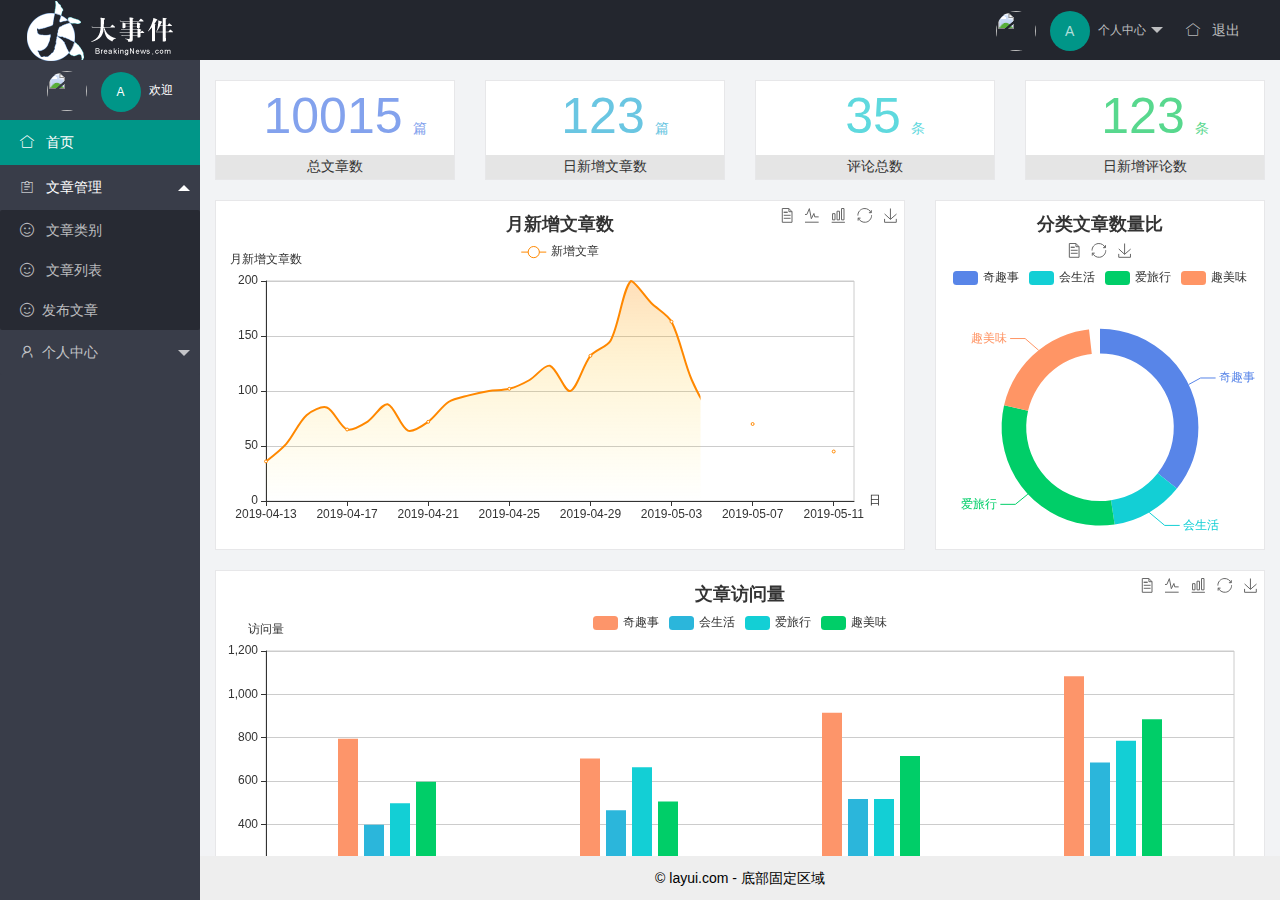
==== commit b0fbdac7: "再次提交" ====
--- a/index.html
+++ b/index.html
@@ -26,9 +26,9 @@
                         <span class="text-avatar">A</span> 个人中心
                     </a>
                     <dl class="layui-nav-child">
-                        <dd><a href="">基本资料</a></dd>
-                        <dd><a href="">更换头像</a></dd>
-                        <dd><a href="">重置密码</a></dd>
+                        <dd><a href="/user/user_info.html" target="fm">基本资料</a></dd>
+                        <dd><a href="/user/user_avator.html" target="fm">更换头像</a></dd>
+                        <dd><a href="/user/user_pwd.html" target="fm">重置密码</a></dd>
                     </dl>
                 </li>
                 <li class="layui-nav-item">
@@ -80,15 +80,15 @@
                             <i class="layui-icon layui-icon-username"></i>个人中心</a>
                         <dl class="layui-nav-child">
                             <dd>
-                                <a href="javascript:;">
+                                <a href="/user/user_info.html" target="fm">
                                     <i class="layui-icon layui-icon-app"></i>基本资料</a>
                             </dd>
                             <dd>
-                                <a href="javascript:;">
+                                <a href="/user/user_avator.html" target="fm">
                                     <i class="layui-icon layui-icon-app"></i>更换头像</a>
                             </dd>
                             <dd>
-                                <a href="">
+                                <a href="/user/user_pwd.html" target="fm">
                                     <i class="layui-icon layui-icon-app"></i>重置密码</a>
                             </dd>
                         </dl>
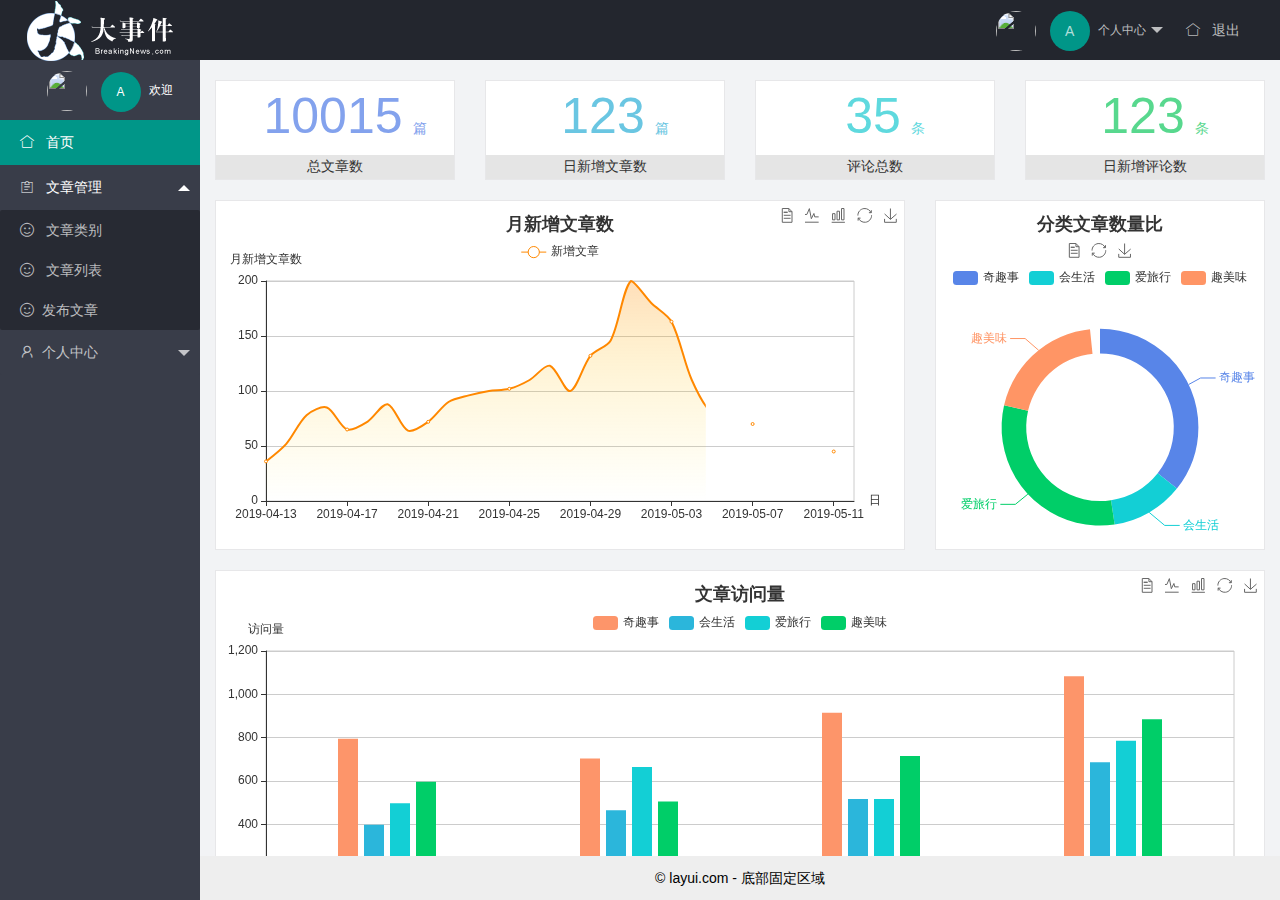
==== commit d010fe02: "完成了剩余模块的开发" ====
--- a/index.html
+++ b/index.html
@@ -22,7 +22,7 @@
             <ul class="layui-nav layui-layout-right">
                 <li class="layui-nav-item">
                     <a href="javascript:;" class="userinfo">
-                        <img src="https://ss3.bdstatic.com/70cFv8Sh_Q1YnxGkpoWK1HF6hhy/it/u=1616927866,2567945831&fm=26&gp=0.jpg" class="layui-nav-img">
+                        <img src="https://picsum.photos/id/779/200/200" class="layui-nav-img">
                         <span class="text-avatar">A</span> 个人中心
                     </a>
                     <dl class="layui-nav-child">
@@ -60,17 +60,17 @@
                         </a>
                         <dl class="layui-nav-child">
                             <dd>
-                                <a href="javascript:;">
+                                <a href="/article/article_cat.html" target="fm">
                                     <i class="layui-icon layui-icon-face-smile-b"></i> 文章类别
                                 </a>
                             </dd>
                             <dd>
-                                <a href="javascript:;">
+                                <a href="/article/art_list.html" target="fm">
                                     <i class="layui-icon layui-icon-face-smile-b"></i> 文章列表
                                 </a>
                             </dd>
                             <dd>
-                                <a href="javascript:;">
+                                <a href="/article/article_pub.html" target="fm">
                                     <i class="layui-icon layui-icon-face-smile-b"></i>发布文章</a>
                             </dd>
                         </dl>
